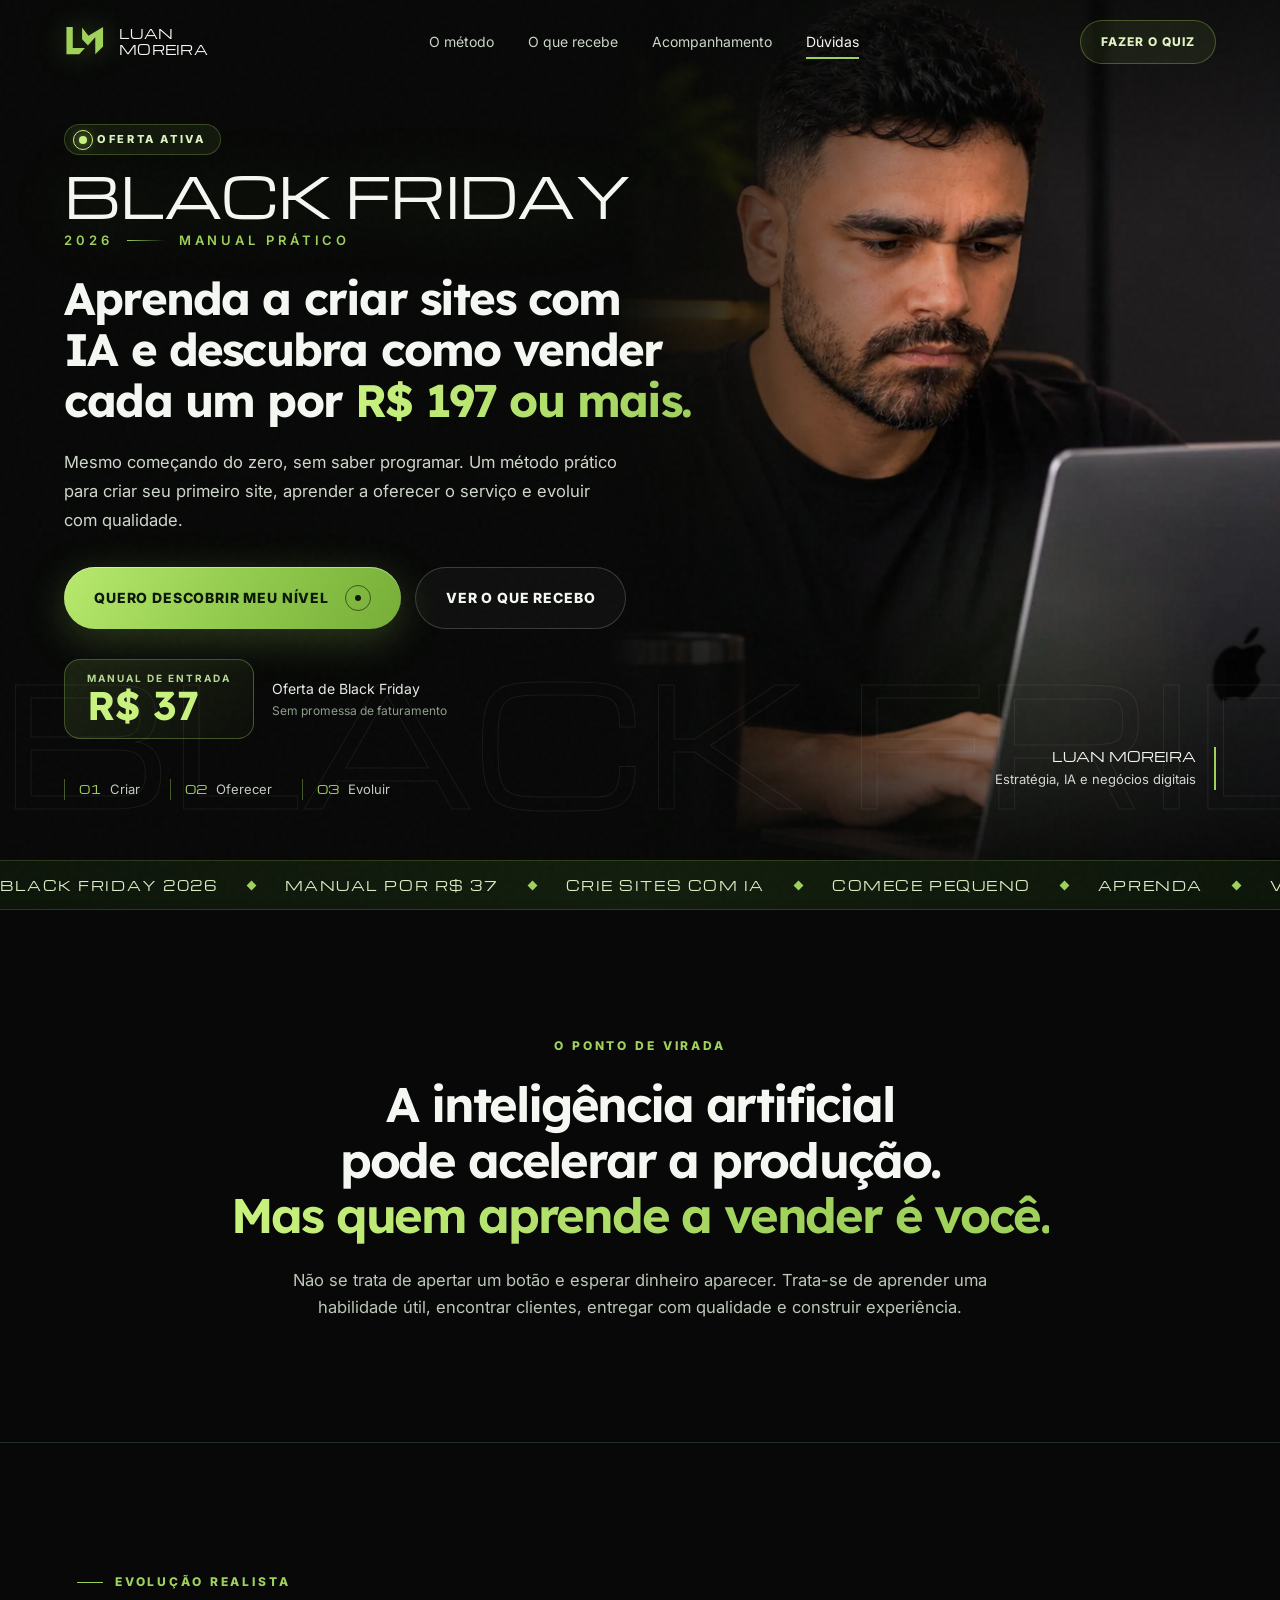
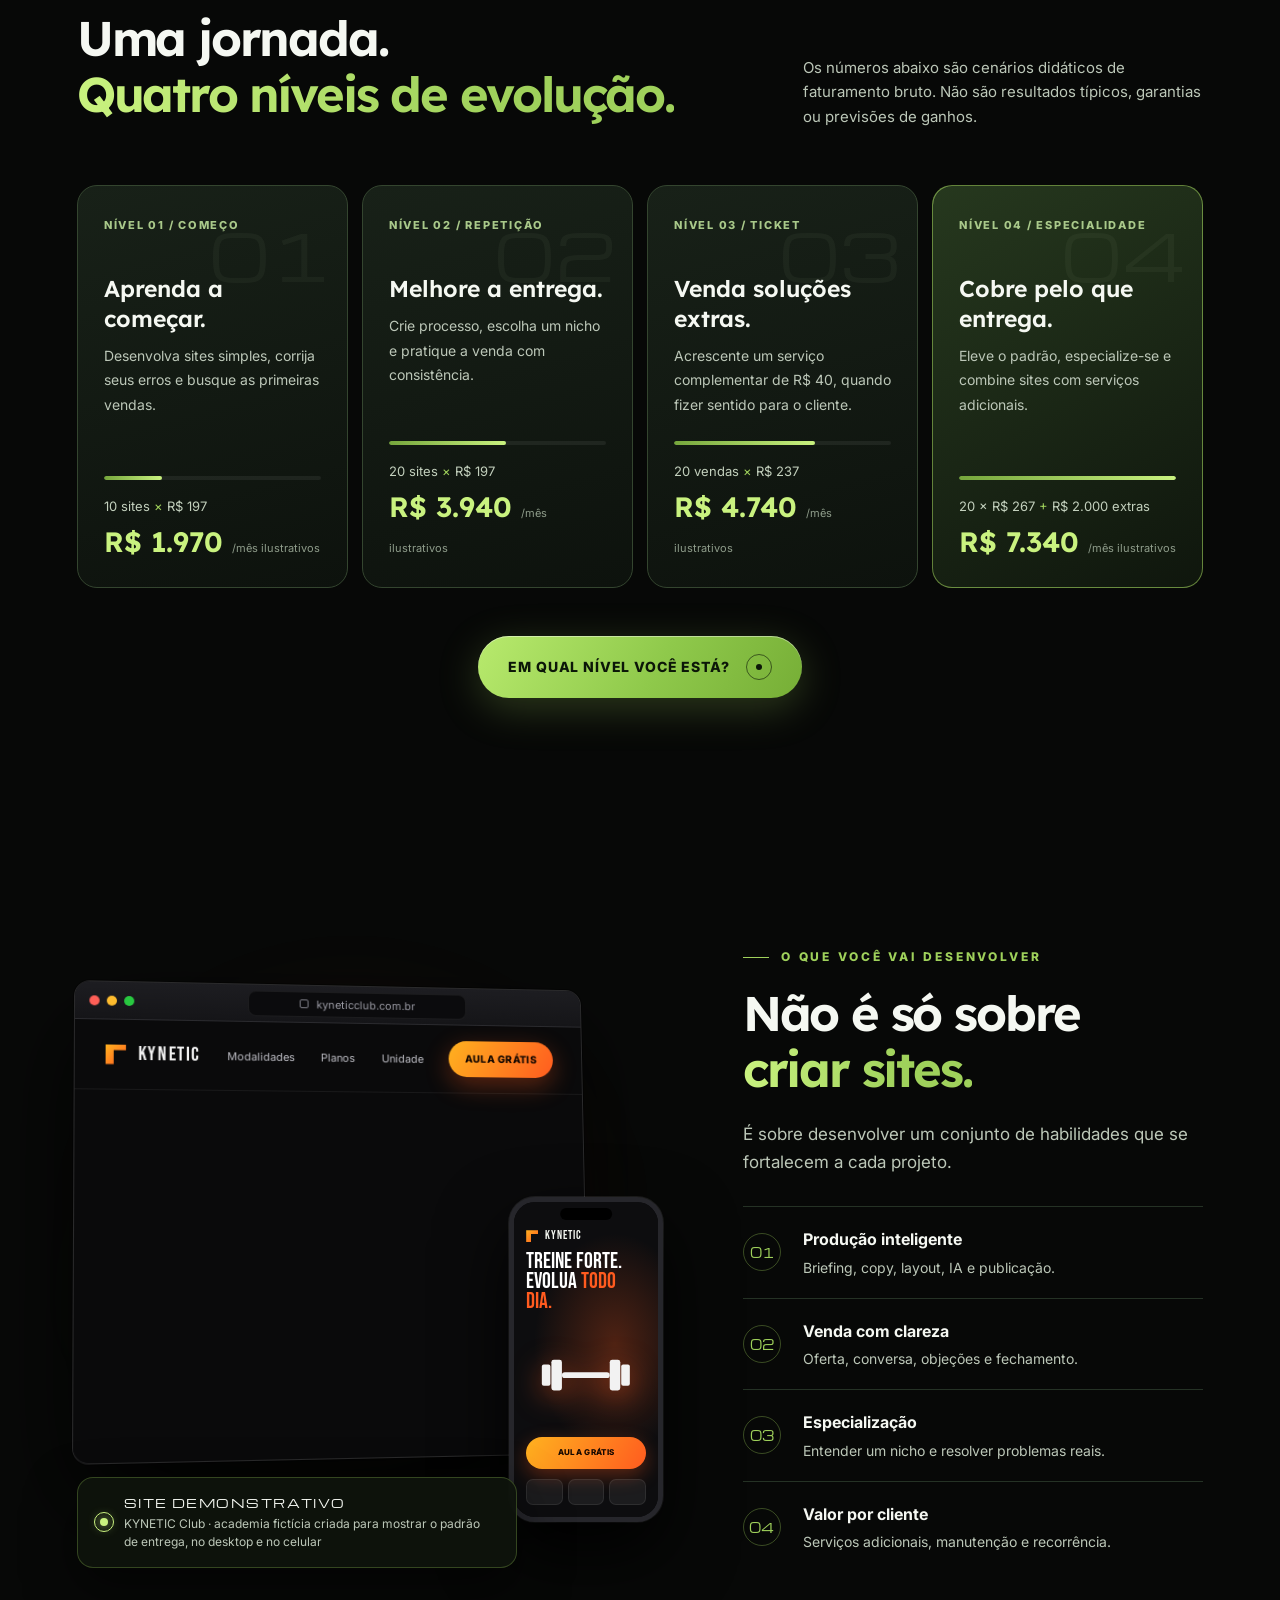
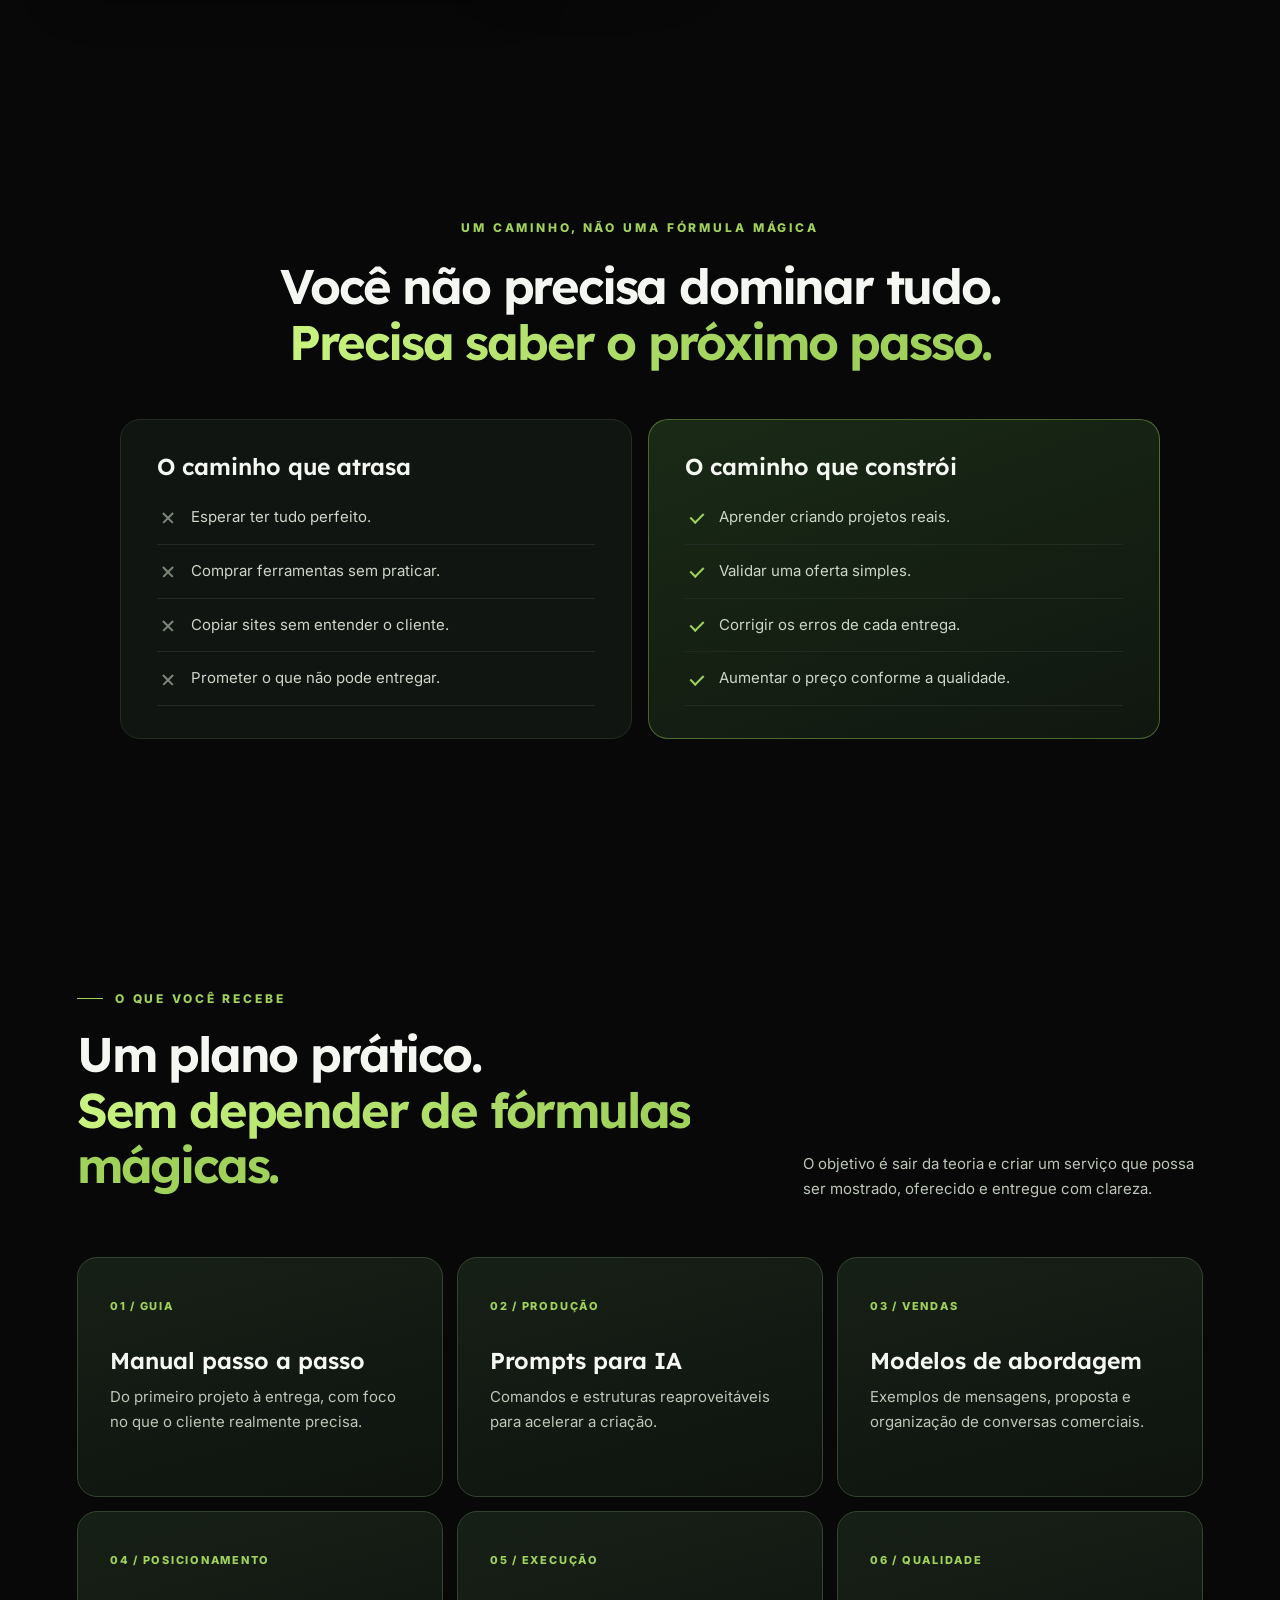
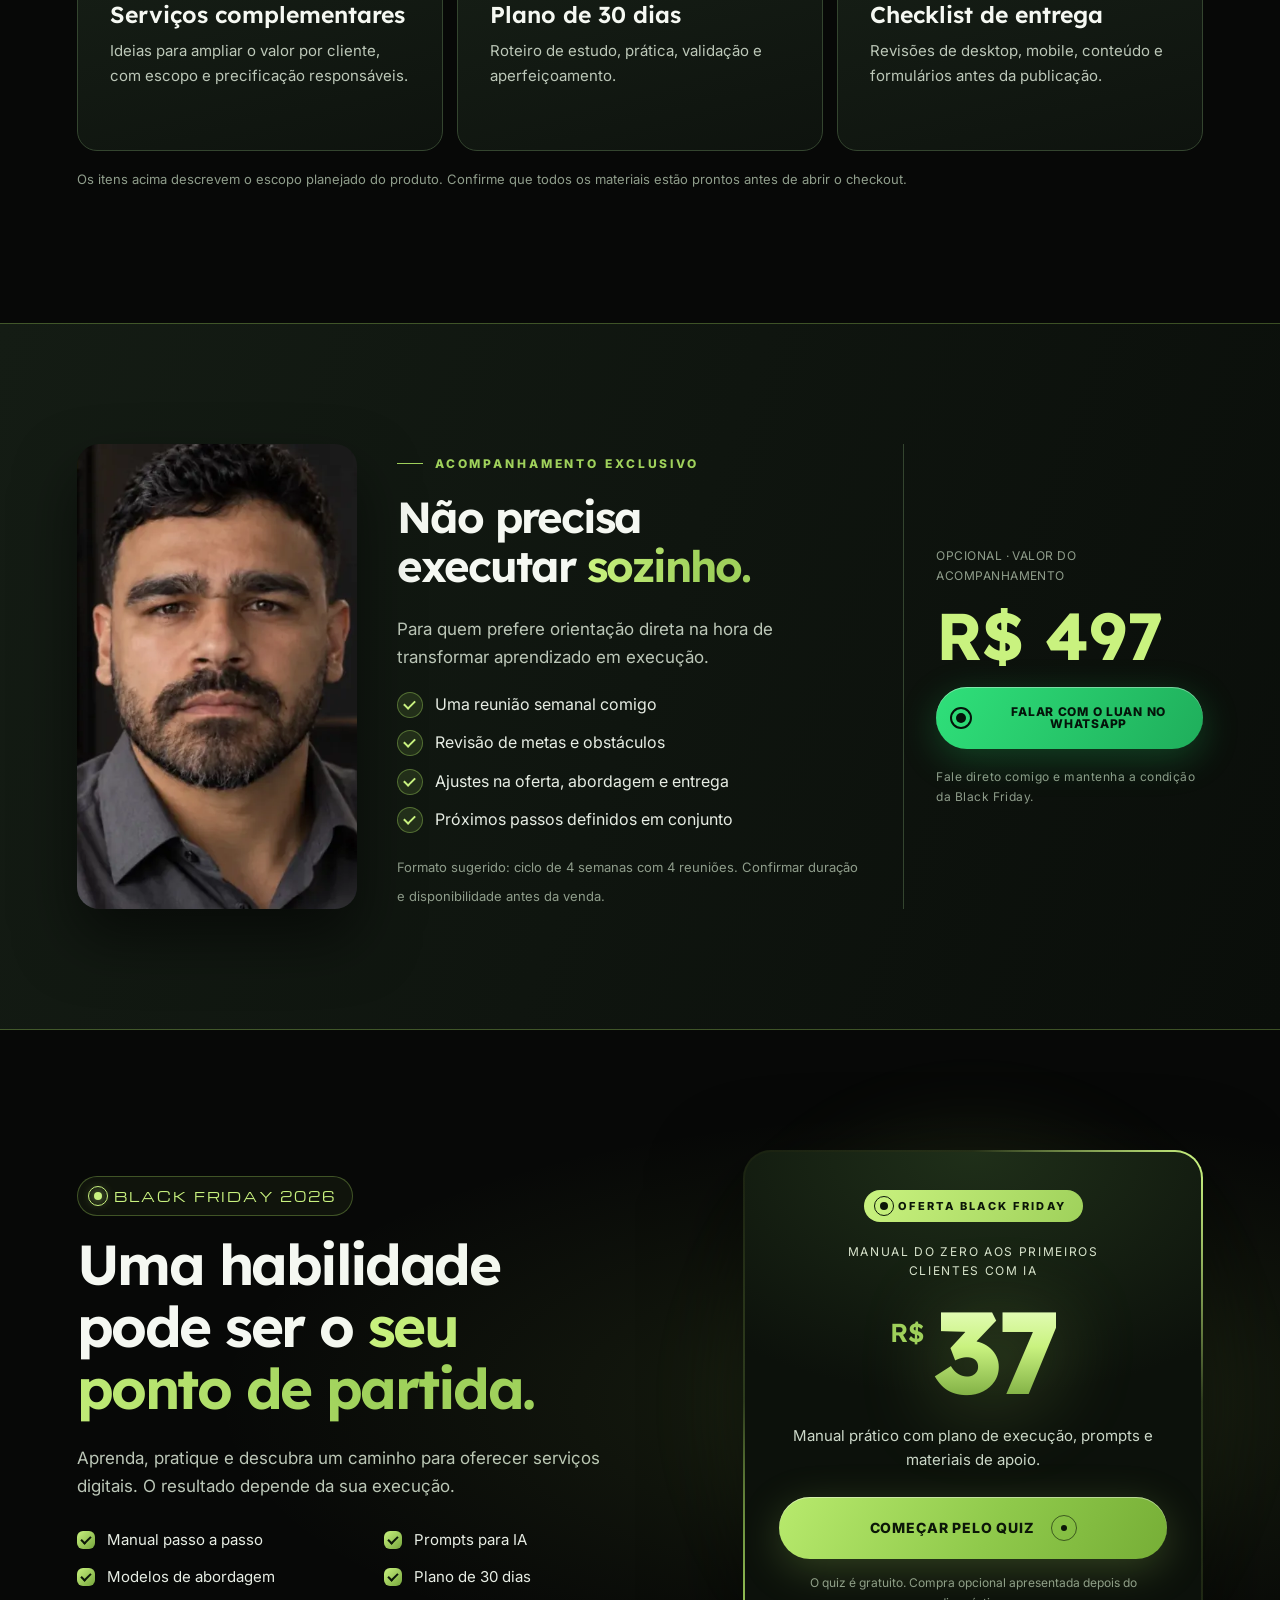
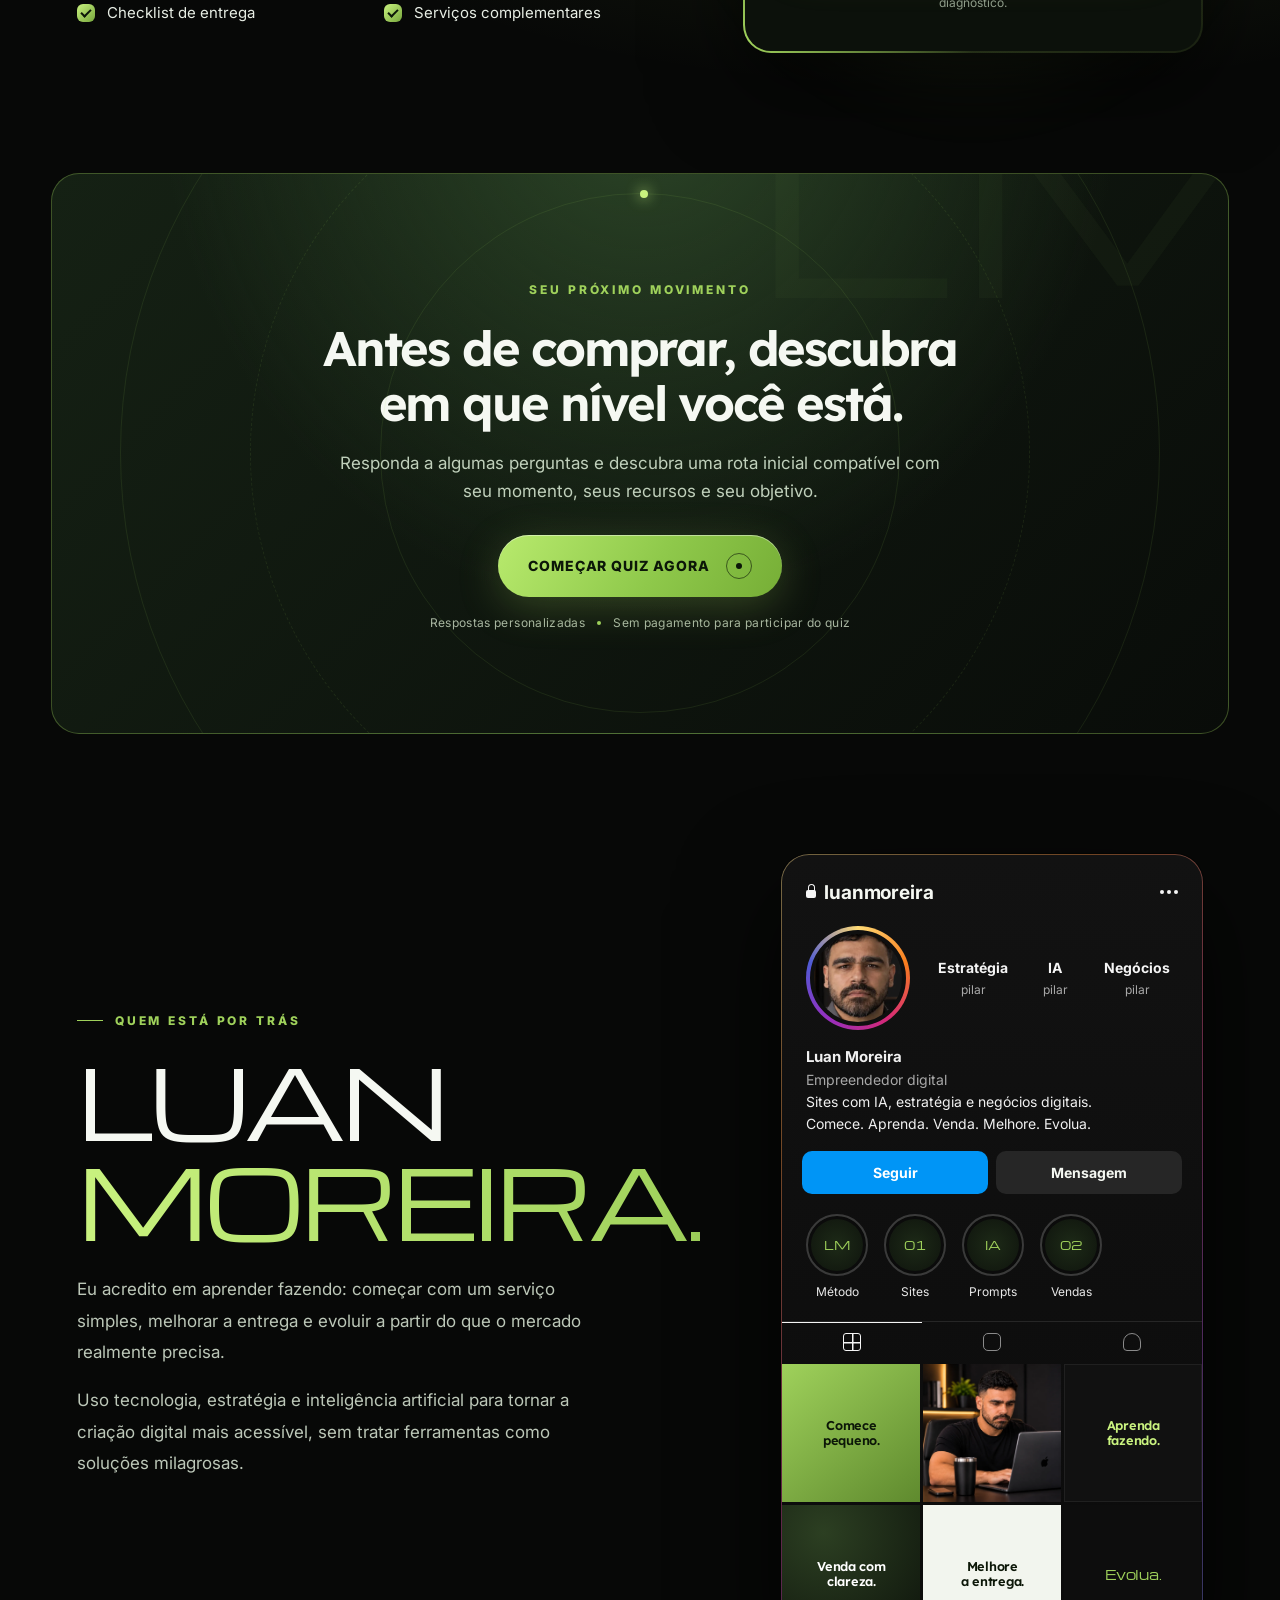
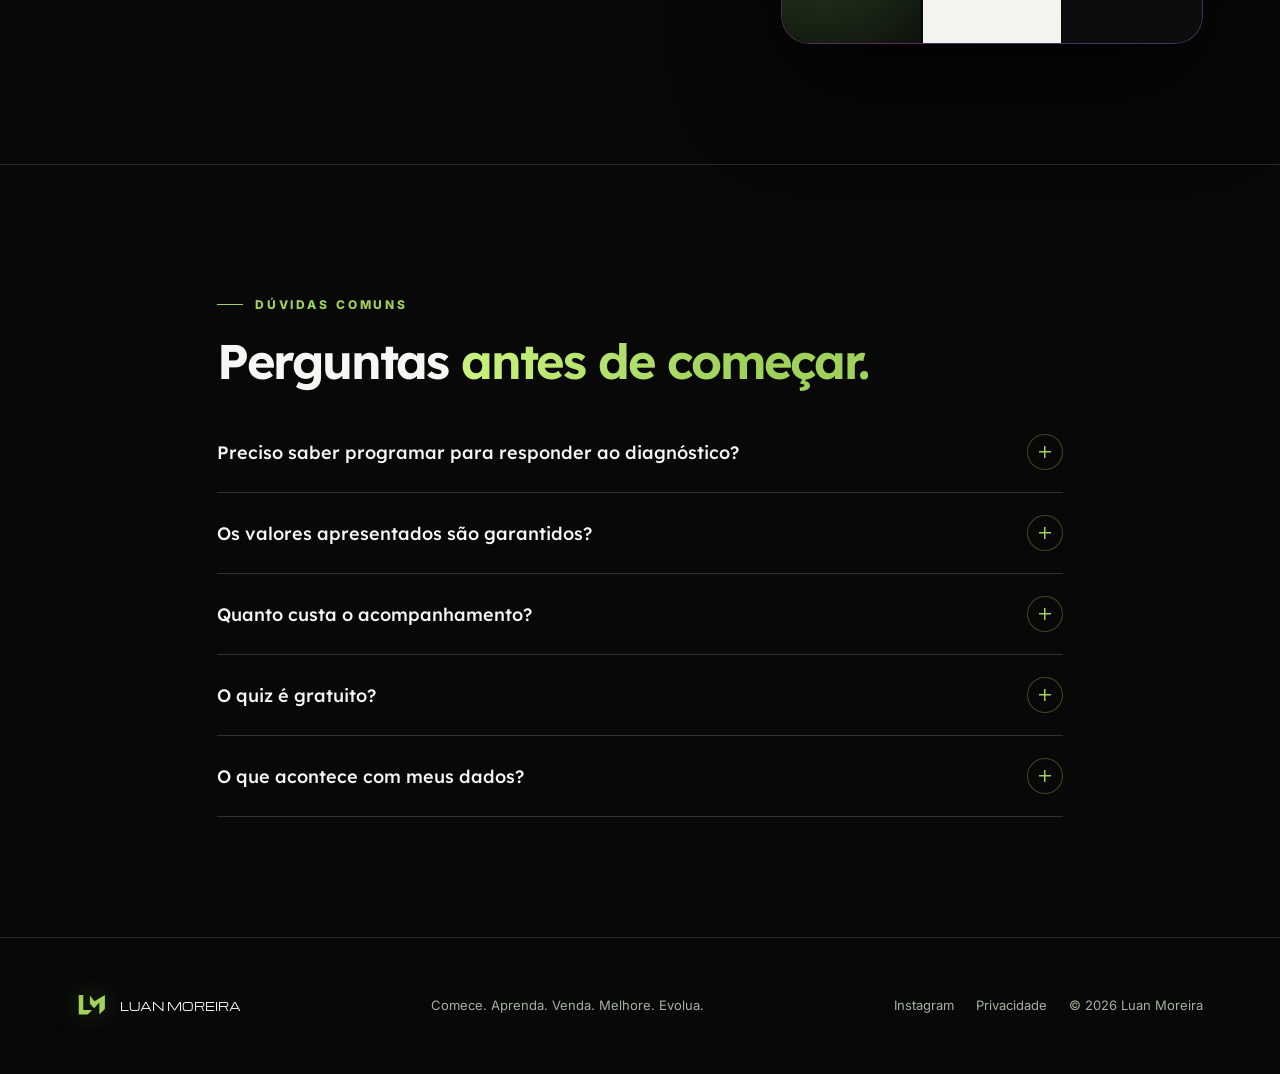
==== index.html @ c9c3c12c "Landing Black Friday com quiz por temperatura e painel de leads Co-Authored-By: Claude Opus 5.5 <nor" ====
<!doctype html>
<html lang="pt-BR">
<head>
<meta charset="utf-8">
<meta name="viewport" content="width=device-width,initial-scale=1,maximum-scale=1,minimum-scale=1,user-scalable=no,viewport-fit=cover">
<meta name="theme-color" content="#070807">
<meta name="description" content="Aprenda a criar sites com IA e a oferecer seus serviços. Manual prático Black Friday R$ 37 e acompanhamento opcional com Luan Moreira por R$ 497.">
<title>Black Friday | Manual do Zero aos Primeiros Clientes com IA — Luan Moreira</title>
<script>document.documentElement.classList.add('js')</script>
<link rel="preconnect" href="https://fonts.googleapis.com">
<link rel="preconnect" href="https://fonts.gstatic.com" crossorigin>
<link href="https://fonts.googleapis.com/css2?family=Inter:wght@400;500;600;700;800&family=Lexend:wght@300;400;500;600;700;800&family=Michroma&family=Bebas+Neue&display=swap" rel="stylesheet">
<link rel="preload" as="image" href="assets/luan-hero-2026.webp">
<link rel="stylesheet" href="styles.css">
<script defer src="script.js"></script>
</head>
<body>
<div class="scroll-progress" aria-hidden="true"><span id="scroll-bar"></span></div>
<div class="grain" aria-hidden="true"></div>

<header class="site-header" id="site-header">
  <a class="brand" href="#inicio" aria-label="Luan Moreira, início">
    <span class="lm-symbol" aria-hidden="true"><svg viewBox="0 0 86 72"><path d="M5 6V62H31L43 49H18V6Z M37 7V31L49 44L64 27V62L80 46V6L50 24Z" fill="currentColor"/></svg></span>
    <span class="brand-word">LUAN<br>MOREIRA</span>
  </a>
  <nav aria-label="Navegação principal">
    <a href="#metodo">O método</a><a href="#conteudo">O que recebe</a><a href="#acompanhamento">Acompanhamento</a><a href="#perguntas">Dúvidas</a>
  </nav>
  <button class="btn btn-small header-cta" data-open-quiz>Fazer o quiz</button>
</header>

<main>
<!-- HERO -->
<section class="hero" id="inicio">
  <div class="hero-media" aria-hidden="true">
    <div class="hero-photo protect" id="hero-photo"></div>
    <div class="hero-light"></div>
    <div class="hero-fade"></div>
  </div>
  <div class="hero-word" aria-hidden="true"><span>BLACK FRIDAY</span><span>BLACK FRIDAY</span></div>

  <div class="hero-inner">
    <div class="hero-copy">
      <div class="bf-display intro" style="--d:.05s">
        <span class="bf-chip"><span class="bf-live"></span>OFERTA ATIVA</span>
        <span class="bf-title" data-text="BLACK FRIDAY">BLACK FRIDAY</span>
        <span class="bf-year">2026 <i></i> MANUAL PRÁTICO</span>
      </div>
      <h1 class="intro" style="--d:.18s">Aprenda a criar sites com IA e descubra como vender cada um por <em>R$ 197 ou mais.</em></h1>
      <p class="lead intro" style="--d:.3s">Mesmo começando do zero, sem saber programar. Um método prático para criar seu primeiro site, aprender a oferecer o serviço e evoluir com qualidade.</p>
      <div class="hero-actions intro" style="--d:.42s">
        <button class="btn btn-primary btn-glow" data-open-quiz><span>Quero descobrir meu nível</span><i class="btn-orb"></i></button>
        <a class="btn btn-ghost" href="#conteudo"><span>Ver o que recebo</span></a>
      </div>
      <div class="hero-price intro" style="--d:.54s">
        <div class="price-pill"><small>Manual de entrada</small><strong>R$ 37</strong></div>
        <p>Oferta de Black Friday<br><span>Sem promessa de faturamento</span></p>
      </div>
      <div class="hero-metrics intro" style="--d:.66s"><span><b>01</b>Criar</span><span><b>02</b>Oferecer</span><span><b>03</b>Evoluir</span></div>
    </div>
    <div class="person-label intro" style="--d:.8s"><b>LUAN MOREIRA</b><span>Estratégia, IA e negócios digitais</span></div>
  </div>

  <div class="ticker" aria-hidden="true">
    <div class="ticker-track">
      <span>BLACK FRIDAY 2026</span><i></i><span>MANUAL POR R$ 37</span><i></i><span>CRIE SITES COM IA</span><i></i><span>COMECE PEQUENO</span><i></i><span>APRENDA</span><i></i><span>VENDA</span><i></i><span>EVOLUA</span><i></i>
      <span>BLACK FRIDAY 2026</span><i></i><span>MANUAL POR R$ 37</span><i></i><span>CRIE SITES COM IA</span><i></i><span>COMECE PEQUENO</span><i></i><span>APRENDA</span><i></i><span>VENDA</span><i></i><span>EVOLUA</span><i></i>
    </div>
  </div>
</section>

<!-- STATEMENT -->
<section class="section statement">
  <div class="section-kicker reveal">O PONTO DE VIRADA</div>
  <h2 class="reveal" style="--d:.1s">A inteligência artificial pode acelerar a produção.<br><span>Mas quem aprende a vender é você.</span></h2>
  <p class="reveal" style="--d:.2s">Não se trata de apertar um botão e esperar dinheiro aparecer. Trata-se de aprender uma habilidade útil, encontrar clientes, entregar com qualidade e construir experiência.</p>
</section>

<!-- LEVELS -->
<section class="section levels" id="jornada">
  <div class="section-top">
    <div><div class="section-kicker reveal">EVOLUÇÃO REALISTA</div><h2 class="reveal" style="--d:.1s">Uma jornada.<br><span>Quatro níveis de evolução.</span></h2></div>
    <p class="reveal" style="--d:.2s">Os números abaixo são cenários didáticos de faturamento bruto. Não são resultados típicos, garantias ou previsões de ganhos.</p>
  </div>
  <div class="levels-grid">
    <article class="level-card spot reveal" style="--d:0s"><span class="level-no">NÍVEL 01 / COMEÇO</span><div class="level-signal">01</div><h3>Aprenda a começar.</h3><p>Desenvolva sites simples, corrija seus erros e busque as primeiras vendas.</p><div class="level-bar"><span style="--w:27%"></span></div><div class="equation">10 sites <span>×</span> R$ 197</div><strong>R$ <b class="count" data-to="1970">1.970</b> <small>/mês ilustrativos</small></strong></article>
    <article class="level-card spot reveal" style="--d:.1s"><span class="level-no">NÍVEL 02 / REPETIÇÃO</span><div class="level-signal">02</div><h3>Melhore a entrega.</h3><p>Crie processo, escolha um nicho e pratique a venda com consistência.</p><div class="level-bar"><span style="--w:54%"></span></div><div class="equation">20 sites <span>×</span> R$ 197</div><strong>R$ <b class="count" data-to="3940">3.940</b> <small>/mês ilustrativos</small></strong></article>
    <article class="level-card spot reveal" style="--d:.2s"><span class="level-no">NÍVEL 03 / TICKET</span><div class="level-signal">03</div><h3>Venda soluções extras.</h3><p>Acrescente um serviço complementar de R$ 40, quando fizer sentido para o cliente.</p><div class="level-bar"><span style="--w:65%"></span></div><div class="equation">20 vendas <span>×</span> R$ 237</div><strong>R$ <b class="count" data-to="4740">4.740</b> <small>/mês ilustrativos</small></strong></article>
    <article class="level-card level-featured spot reveal" style="--d:.3s"><span class="level-no">NÍVEL 04 / ESPECIALIDADE</span><div class="level-signal">04</div><h3>Cobre pelo que entrega.</h3><p>Eleve o padrão, especialize-se e combine sites com serviços adicionais.</p><div class="level-bar"><span style="--w:100%"></span></div><div class="equation">20 × R$ 267 <span>+</span> R$ 2.000 extras</div><strong>R$ <b class="count" data-to="7340">7.340</b> <small>/mês ilustrativos</small></strong></article>
  </div>
  <div class="section-center reveal"><button class="btn btn-primary" data-open-quiz><span>Em qual nível você está?</span><i class="btn-orb"></i></button></div>
</section>

<!-- METHOD + GYM DEMO -->
<section class="section split" id="metodo">
  <div class="demo-stage reveal">
    <div class="demo-glow" aria-hidden="true"></div>
    <div class="demo-browser" aria-label="Exemplo de site de academia fictícia KYNETIC Club" role="img">
      <div class="demo-bar"><i></i><i></i><i></i><span class="demo-url"><em></em>kyneticclub.com.br</span></div>
      <div class="demo-viewport">
        <div class="demo-page" id="demo-page">
          <div class="dp-nav"><span class="dp-logo"><b></b>KYNETIC</span><span class="dp-links"><span>Modalidades</span><span>Planos</span><span>Unidade</span></span><span class="dp-btn">Aula grátis</span></div>
          <div class="dp-hero">
            <div class="dp-hero-copy">
              <span class="dp-kicker">ACADEMIA · MUSCULAÇÃO · FUNCIONAL · CROSS</span>
              <span class="dp-title">TREINE FORTE.<br>EVOLUA <em>TODO DIA.</em></span>
              <span class="dp-text">Estrutura completa, professores presentes e um plano feito para o seu objetivo.</span>
              <span class="dp-ctas"><span class="dp-btn dp-btn-lg">Agendar aula experimental</span><span class="dp-btn-out">Ver planos</span></span>
            </div>
            <div class="dp-hero-art">
              <span class="dp-ring r1"></span><span class="dp-ring r2"></span>
              <svg class="dp-db" viewBox="0 0 200 80" aria-hidden="true"><rect x="8" y="18" width="18" height="44" rx="4"/><rect x="28" y="8" width="22" height="64" rx="5"/><rect x="50" y="34" width="100" height="12" rx="6"/><rect x="150" y="8" width="22" height="64" rx="5"/><rect x="174" y="18" width="18" height="44" rx="4"/></svg>
              <span class="dp-badge"><b>2.000 m²</b>de estrutura</span>
            </div>
          </div>
          <div class="dp-stats"><span><b>06h–23h</b>de segunda a sábado</span><span><b>+40</b>aulas por semana</span><span><b>3</b>modalidades</span></div>
          <div class="dp-section-title">MODALIDADES</div>
          <div class="dp-mods">
            <span class="dp-mod"><i class="m1"></i><b>Musculação</b><small>Equipamentos de linha completa</small></span>
            <span class="dp-mod"><i class="m2"></i><b>Funcional</b><small>Treinos dinâmicos em grupo</small></span>
            <span class="dp-mod"><i class="m3"></i><b>Cross</b><small>Força e condicionamento</small></span>
          </div>
          <div class="dp-section-title">PLANOS</div>
          <div class="dp-plans">
            <span class="dp-plan"><small>MENSAL</small><b>R$ 129</b><em>por mês</em><span class="dp-plan-btn">Assinar</span></span>
            <span class="dp-plan hot"><span class="dp-tag">MAIS ESCOLHIDO</span><small>ANUAL</small><b>R$ 89</b><em>por mês</em><span class="dp-plan-btn">Assinar</span></span>
            <span class="dp-plan"><small>TRIMESTRAL</small><b>R$ 109</b><em>por mês</em><span class="dp-plan-btn">Assinar</span></span>
          </div>
          <div class="dp-cta"><span class="dp-cta-title">SUA PRIMEIRA AULA<br>É POR NOSSA CONTA.</span><span class="dp-btn dp-btn-lg dp-wa"><i></i>Chamar no WhatsApp</span></div>
          <div class="dp-foot"><span class="dp-logo"><b></b>KYNETIC</span><span>Av. Central, 1200 · Centro</span></div>
        </div>
      </div>
    </div>
    <div class="demo-phone" aria-hidden="true">
      <div class="dph-notch"></div>
      <div class="dph-screen">
        <span class="dp-logo"><b></b>KYNETIC</span>
        <span class="dph-title">TREINE FORTE.<br>EVOLUA <em>TODO DIA.</em></span>
        <span class="dph-art"><svg class="dp-db" viewBox="0 0 200 80"><rect x="8" y="18" width="18" height="44" rx="4"/><rect x="28" y="8" width="22" height="64" rx="5"/><rect x="50" y="34" width="100" height="12" rx="6"/><rect x="150" y="8" width="22" height="64" rx="5"/><rect x="174" y="18" width="18" height="44" rx="4"/></svg></span>
        <span class="dp-btn dph-btn">Aula grátis</span>
        <span class="dph-row"><i></i><i></i><i></i></span>
      </div>
    </div>
    <div class="demo-caption">
      <span class="dc-pulse"></span>
      <div><b>SITE DEMONSTRATIVO</b><small>KYNETIC Club · academia fictícia criada para mostrar o padrão de entrega, no desktop e no celular</small></div>
    </div>
  </div>

  <div class="split-copy">
    <div class="section-kicker reveal">O QUE VOCÊ VAI DESENVOLVER</div>
    <h2 class="reveal" style="--d:.1s">Não é só sobre <span>criar sites.</span></h2>
    <p class="reveal" style="--d:.15s">É sobre desenvolver um conjunto de habilidades que se fortalecem a cada projeto.</p>
    <div class="step-list">
      <div class="reveal" style="--d:.2s"><span>01</span><p><b>Produção inteligente</b><small>Briefing, copy, layout, IA e publicação.</small></p></div>
      <div class="reveal" style="--d:.28s"><span>02</span><p><b>Venda com clareza</b><small>Oferta, conversa, objeções e fechamento.</small></p></div>
      <div class="reveal" style="--d:.36s"><span>03</span><p><b>Especialização</b><small>Entender um nicho e resolver problemas reais.</small></p></div>
      <div class="reveal" style="--d:.44s"><span>04</span><p><b>Valor por cliente</b><small>Serviços adicionais, manutenção e recorrência.</small></p></div>
    </div>
  </div>
</section>

<!-- COMPARE -->
<section class="section compare">
  <div class="section-kicker reveal">UM CAMINHO, NÃO UMA FÓRMULA MÁGICA</div>
  <h2 class="reveal" style="--d:.1s">Você não precisa dominar tudo.<br><span>Precisa saber o próximo passo.</span></h2>
  <div class="compare-grid">
    <div class="compare-panel muted reveal" style="--d:.1s"><h3>O caminho que atrasa</h3><p>Esperar ter tudo perfeito.</p><p>Comprar ferramentas sem praticar.</p><p>Copiar sites sem entender o cliente.</p><p>Prometer o que não pode entregar.</p></div>
    <div class="compare-panel positive reveal" style="--d:.2s"><h3>O caminho que constrói</h3><p>Aprender criando projetos reais.</p><p>Validar uma oferta simples.</p><p>Corrigir os erros de cada entrega.</p><p>Aumentar o preço conforme a qualidade.</p></div>
  </div>
</section>

<!-- PRODUCT -->
<section class="section product-section" id="conteudo">
  <div class="section-top">
    <div><div class="section-kicker reveal">O QUE VOCÊ RECEBE</div><h2 class="reveal" style="--d:.1s">Um plano prático.<br><span>Sem depender de fórmulas mágicas.</span></h2></div>
    <p class="reveal" style="--d:.2s">O objetivo é sair da teoria e criar um serviço que possa ser mostrado, oferecido e entregue com clareza.</p>
  </div>
  <div class="benefits-grid">
    <article class="spot reveal" style="--d:0s"><span>01 / GUIA</span><h3>Manual passo a passo</h3><p>Do primeiro projeto à entrega, com foco no que o cliente realmente precisa.</p></article>
    <article class="spot reveal" style="--d:.08s"><span>02 / PRODUÇÃO</span><h3>Prompts para IA</h3><p>Comandos e estruturas reaproveitáveis para acelerar a criação.</p></article>
    <article class="spot reveal" style="--d:.16s"><span>03 / VENDAS</span><h3>Modelos de abordagem</h3><p>Exemplos de mensagens, proposta e organização de conversas comerciais.</p></article>
    <article class="spot reveal" style="--d:.24s"><span>04 / POSICIONAMENTO</span><h3>Serviços complementares</h3><p>Ideias para ampliar o valor por cliente, com escopo e precificação responsáveis.</p></article>
    <article class="spot reveal" style="--d:.32s"><span>05 / EXECUÇÃO</span><h3>Plano de 30 dias</h3><p>Roteiro de estudo, prática, validação e aperfeiçoamento.</p></article>
    <article class="spot reveal" style="--d:.4s"><span>06 / QUALIDADE</span><h3>Checklist de entrega</h3><p>Revisões de desktop, mobile, conteúdo e formulários antes da publicação.</p></article>
  </div>
  <p class="availability-note reveal">Os itens acima descrevem o escopo planejado do produto. Confirme que todos os materiais estão prontos antes de abrir o checkout.</p>
</section>

<!-- MENTOR -->
<section class="section mentor-section" id="acompanhamento">
  <div class="mentor-photo protect reveal" role="img" aria-label="Luan Moreira"></div>
  <div class="mentor-copy">
    <div class="section-kicker reveal">ACOMPANHAMENTO EXCLUSIVO</div>
    <h2 class="reveal" style="--d:.1s">Não precisa executar <span>sozinho.</span></h2>
    <p class="reveal" style="--d:.15s">Para quem prefere orientação direta na hora de transformar aprendizado em execução.</p>
    <ul class="checks">
      <li class="reveal" style="--d:.2s">Uma reunião semanal comigo</li>
      <li class="reveal" style="--d:.26s">Revisão de metas e obstáculos</li>
      <li class="reveal" style="--d:.32s">Ajustes na oferta, abordagem e entrega</li>
      <li class="reveal" style="--d:.38s">Próximos passos definidos em conjunto</li>
    </ul>
    <span class="mentor-footnote reveal">Formato sugerido: ciclo de 4 semanas com 4 reuniões. Confirmar duração e disponibilidade antes da venda.</span>
  </div>
  <div class="mentor-price reveal" style="--d:.2s">
    <small>OPCIONAL · VALOR DO ACOMPANHAMENTO</small>
    <strong>R$ 497</strong>
    <button class="btn btn-wa" id="mentor-cta"><i class="wa-dot"></i><span>Falar com o Luan no WhatsApp</span></button>
    <small>Fale direto comigo e mantenha a condição da Black Friday.</small>
  </div>
</section>

<!-- OFFER -->
<section class="section offer-section" id="oferta">
  <div class="offer-copy">
    <div class="bf-mini reveal"><span class="bf-live"></span>BLACK FRIDAY 2026</div>
    <h2 class="reveal" style="--d:.1s">Uma habilidade pode ser o <span>seu ponto de partida.</span></h2>
    <p class="reveal" style="--d:.2s">Aprenda, pratique e descubra um caminho para oferecer serviços digitais. O resultado depende da sua execução.</p>
    <ul class="offer-includes">
      <li class="reveal" style="--d:.25s">Manual passo a passo</li>
      <li class="reveal" style="--d:.3s">Prompts para IA</li>
      <li class="reveal" style="--d:.35s">Modelos de abordagem</li>
      <li class="reveal" style="--d:.4s">Plano de 30 dias</li>
      <li class="reveal" style="--d:.45s">Checklist de entrega</li>
      <li class="reveal" style="--d:.5s">Serviços complementares</li>
    </ul>
  </div>
  <div class="offer-wrap reveal" style="--d:.15s">
    <div class="offer-halo" aria-hidden="true"></div>
    <div class="offer-card">
      <div class="offer-inner">
        <div class="offer-ribbon"><span class="bf-live"></span>OFERTA BLACK FRIDAY</div>
        <span class="offer-badge">MANUAL DO ZERO AOS PRIMEIROS CLIENTES COM IA</span>
        <div class="offer-price"><span class="offer-cur">R$</span><strong>37</strong></div>
        <p>Manual prático com plano de execução, prompts e materiais de apoio.</p>
        <button class="btn btn-primary btn-glow btn-block" data-open-quiz><span>Começar pelo quiz</span><i class="btn-orb"></i></button>
        <small>O quiz é gratuito. Compra opcional apresentada depois do diagnóstico.</small>
      </div>
    </div>
  </div>
</section>

<!-- QUIZ BANNER -->
<section class="section quiz-banner reveal">
  <div class="qb-orbit" aria-hidden="true"><span></span><span></span><span></span></div>
  <div class="quiz-banner-art" aria-hidden="true">LM</div>
  <div class="section-kicker">SEU PRÓXIMO MOVIMENTO</div>
  <h2>Antes de comprar, descubra em que nível você está.</h2>
  <p>Responda a algumas perguntas e descubra uma rota inicial compatível com seu momento, seus recursos e seu objetivo.</p>
  <button class="btn btn-primary btn-glow" data-open-quiz><span>Começar quiz agora</span><i class="btn-orb"></i></button>
  <div class="micro">Respostas personalizadas <i class="sep"></i> Sem pagamento para participar do quiz</div>
</section>

<!-- ABOUT / INSTAGRAM -->
<section class="section about">
  <div class="about-copy">
    <div class="section-kicker reveal">QUEM ESTÁ POR TRÁS</div>
    <h2 class="reveal" style="--d:.1s">LUAN<br><span>MOREIRA.</span></h2>
    <p class="reveal" style="--d:.2s">Eu acredito em aprender fazendo: começar com um serviço simples, melhorar a entrega e evoluir a partir do que o mercado realmente precisa.</p>
    <p class="reveal" style="--d:.28s">Uso tecnologia, estratégia e inteligência artificial para tornar a criação digital mais acessível, sem tratar ferramentas como soluções milagrosas.</p>
  </div>

  <div class="ig-card reveal" style="--d:.15s">
    <div class="ig-top">
      <span class="ig-lock"></span><span class="ig-handle">luanmoreira</span>
      <span class="ig-more" aria-hidden="true"><i></i><i></i><i></i></span>
    </div>
    <div class="ig-profile">
      <div class="ig-ring"><div class="ig-avatar protect" role="img" aria-label="Foto de perfil de Luan Moreira"></div></div>
      <div class="ig-pillars"><span><b>Estratégia</b>pilar</span><span><b>IA</b>pilar</span><span><b>Negócios</b>pilar</span></div>
    </div>
    <div class="ig-bio">
      <b>Luan Moreira</b>
      <span class="ig-cat">Empreendedor digital</span>
      <span>Sites com IA, estratégia e negócios digitais.</span>
      <span>Comece. Aprenda. Venda. Melhore. Evolua.</span>
    </div>
    <div class="ig-actions">
      <a class="ig-btn ig-follow" href="https://www.instagram.com/luanmoreira/" target="_blank" rel="noopener noreferrer">Seguir</a>
      <a class="ig-btn" href="https://ig.me/m/luanmoreira" target="_blank" rel="noopener noreferrer">Mensagem</a>
    </div>
    <div class="ig-highlights">
      <span><i>LM</i>Método</span><span><i>01</i>Sites</span><span><i>IA</i>Prompts</span><span><i>02</i>Vendas</span>
    </div>
    <div class="ig-tabs" aria-hidden="true"><span class="on"></span><span></span><span></span></div>
    <div class="ig-grid">
      <span class="t1"><b>Comece<br>pequeno.</b></span>
      <span class="t2 protect"></span>
      <span class="t3"><b>Aprenda<br>fazendo.</b></span>
      <span class="t4"><b>Venda com<br>clareza.</b></span>
      <span class="t5"><b>Melhore<br>a entrega.</b></span>
      <span class="t6"><b>Evolua.</b></span>
    </div>
  </div>
</section>

<!-- FAQ -->
<section class="section faq" id="perguntas">
  <div class="section-kicker reveal">DÚVIDAS COMUNS</div>
  <h2 class="reveal" style="--d:.1s">Perguntas <span>antes de começar.</span></h2>
  <details class="reveal"><summary>Preciso saber programar para responder ao diagnóstico?</summary><p>Não. O diagnóstico identifica seu nível atual e propõe um ponto de partida. Desenvolver sites profissionais depois exige estudo, testes e atenção à qualidade.</p></details>
  <details class="reveal"><summary>Os valores apresentados são garantidos?</summary><p>Não. São simulações de faturamento bruto para ensinar raciocínio comercial. A demanda, o tempo de execução, os custos e o lucro variam de pessoa para pessoa.</p></details>
  <details class="reveal"><summary>Quanto custa o acompanhamento?</summary><p>O acompanhamento individual é uma oferta opcional por R$ 497, com proposta de uma reunião por semana. O ciclo, os horários e o escopo devem ser confirmados antes da contratação.</p></details>
  <details class="reveal"><summary>O quiz é gratuito?</summary><p>Sim. As perguntas e a recomendação inicial são gratuitas. Ao final, você poderá conhecer o manual por R$ 37 e, se desejar, o acompanhamento de R$ 497.</p></details>
  <details class="reveal"><summary>O que acontece com meus dados?</summary><p>Pedimos apenas nome, e-mail e WhatsApp, com a sua autorização, para enviar seu diagnóstico e falar sobre a oferta. Os dados ficam armazenados com segurança e não são compartilhados com terceiros.</p></details>
</section>
</main>

<footer>
  <div class="footer-brand"><span class="lm-symbol"><svg viewBox="0 0 86 72"><path d="M5 6V62H31L43 49H18V6Z M37 7V31L49 44L64 27V62L80 46V6L50 24Z" fill="currentColor"/></svg></span><span>LUAN MOREIRA</span></div>
  <p>Comece. Aprenda. Venda. Melhore. Evolua.</p>
  <div class="footer-links"><a href="https://www.instagram.com/luanmoreira/" target="_blank" rel="noopener noreferrer">Instagram</a><button id="privacy-open">Privacidade</button><span>© <span id="year"></span> Luan Moreira</span></div>
</footer>

<div class="mobile-cta" id="mobile-cta">
  <div><small>BLACK FRIDAY</small><b>Manual R$ 37</b></div>
  <button class="btn btn-primary" data-open-quiz><span>Fazer o quiz</span></button>
</div>

<div class="overlay" id="quiz-overlay" aria-hidden="true"><div class="quiz-shell" role="dialog" aria-modal="true" aria-labelledby="quiz-heading"><header class="quiz-top"><div class="quiz-identity"><span class="mini-lm">LM</span><span>DIAGNÓSTICO DE EVOLUÇÃO</span></div><button type="button" class="close" id="quiz-close" aria-label="Fechar diagnóstico"></button></header><div class="quiz-progress"><div id="progress-fill"></div></div><div class="quiz-body" id="quiz-body" aria-live="polite"></div><div class="quiz-bottom"><button type="button" class="back" id="quiz-back">Voltar</button><span id="quiz-counter">01 / 08</span></div></div></div>
<div class="overlay" id="privacy-overlay" aria-hidden="true"><div class="privacy-modal" role="dialog" aria-modal="true" aria-labelledby="privacy-heading"><button class="close privacy-close" id="privacy-close" aria-label="Fechar"></button><h2 id="privacy-heading">Privacidade e dados</h2><p>Este diagnóstico solicita respostas sobre sua experiência, seus objetivos e, opcionalmente, informações de contato. Nome, e-mail e telefone são solicitados na etapa final para envio do plano e eventual contato sobre a oferta, mediante consentimento expresso.</p><p>Responsável pelos dados: Luan Moreira. Os cadastros ficam armazenados em banco de dados protegido e são usados somente para envio do diagnóstico e contato comercial relacionado a esta oferta. Não vendemos nem compartilhamos seus dados.</p><p>Para pedir acesso, correção ou exclusão dos seus dados, fale pelo WhatsApp (22) 99825-0466.</p><button class="btn btn-primary" id="privacy-ok"><span>Entendi</span></button></div></div>
</body>
</html>
---- styles.css ----
@property --ang{syntax:'<angle>';inherits:false;initial-value:0deg}
:root{
  --bg:#070807;--bg2:#0b0e0b;--surface:#111611;--surface2:#171e17;--line:#232d23;--line2:#34452f;
  --green:#9fd15b;--green2:#76a63c;--lime:#c9f27f;--deep:#0f1a0b;
  --white:#f5f8f2;--text:#e7ede4;--muted:#bcc7b8;--dim:#8f9d8b;
  --gym:#ff5b1f;--gym2:#ffb21f;
  --ease:cubic-bezier(.2,.75,.15,1);
  --hdr:84px;
}
*{box-sizing:border-box}
html{overflow-x:clip;scroll-behavior:smooth;touch-action:pan-x pan-y;-webkit-text-size-adjust:100%;text-size-adjust:100%;background:var(--bg)}
body{margin:0;background:var(--bg);color:var(--white);font:17px/1.65 Inter,system-ui,sans-serif;overflow-x:hidden;-webkit-tap-highlight-color:transparent;touch-action:pan-x pan-y}
button,input,textarea,select{font:inherit}
button{cursor:pointer}
a{color:inherit;text-decoration:none}
img{-webkit-user-drag:none;user-select:none}
::selection{background:var(--green);color:#071005}

/* proteção de imagens */
.protect{-webkit-user-select:none;user-select:none;-webkit-touch-callout:none;position:relative}
.protect::after{content:"";position:absolute;inset:0;background:transparent;z-index:1}

.grain{position:fixed;inset:0;opacity:.09;pointer-events:none;z-index:60;background-image:url("data:image/svg+xml,%3Csvg viewBox='0 0 180 180' xmlns='http://www.w3.org/2000/svg'%3E%3Cfilter id='n'%3E%3CfeTurbulence type='fractalNoise' baseFrequency='.9' numOctaves='3' stitchTiles='stitch'/%3E%3C/filter%3E%3Crect width='100%25' height='100%25' filter='url(%23n)' opacity='.25'/%3E%3C/svg%3E")}
.scroll-progress{position:fixed;top:0;left:0;right:0;height:3px;z-index:120;pointer-events:none}
.scroll-progress span{display:block;height:100%;width:100%;transform-origin:0 50%;transform:scaleX(0);background:linear-gradient(90deg,var(--green2),var(--lime));box-shadow:0 0 14px #b6e36a}

/* HEADER */
.site-header{position:fixed;top:0;left:0;right:0;height:var(--hdr);padding:0 clamp(20px,5vw,90px);display:flex;align-items:center;justify-content:space-between;z-index:90;transition:height .4s var(--ease),background .4s,border-color .4s,backdrop-filter .4s;border-bottom:1px solid transparent}
.site-header.scrolled{height:68px;background:#070807d9;backdrop-filter:blur(18px) saturate(1.3);-webkit-backdrop-filter:blur(18px) saturate(1.3);border-color:#ffffff12}
.brand,.footer-brand{display:flex;align-items:center;gap:13px}
.lm-symbol{color:var(--green);width:42px;display:flex;filter:drop-shadow(0 0 14px #9fd15b55)}
.lm-symbol svg{width:100%;height:auto}
.brand-word{font:13px/1.18 Michroma,sans-serif;letter-spacing:.02em}
.site-header nav{display:flex;gap:34px;font-size:14px;color:#cbd5c7}
.site-header nav a{position:relative;padding:6px 0;transition:color .25s}
.site-header nav a::after{content:"";position:absolute;left:0;right:0;bottom:0;height:2px;background:var(--green);transform:scaleX(0);transform-origin:right;transition:transform .4s var(--ease)}
.site-header nav a:hover,.site-header nav a.active{color:var(--white)}
.site-header nav a:hover::after,.site-header nav a.active::after{transform:scaleX(1);transform-origin:left}

/* BUTTONS */
.btn{position:relative;isolation:isolate;overflow:hidden;border:0;display:inline-flex;align-items:center;justify-content:center;gap:16px;min-height:62px;padding:17px 30px;border-radius:999px;font:800 14px/1 Inter,sans-serif;letter-spacing:.06em;text-transform:uppercase;transition:transform .35s var(--ease),box-shadow .35s,background .35s,color .35s,border-color .35s;-webkit-user-select:none;user-select:none}
.btn span{position:relative;z-index:2}
.btn:active{transform:scale(.97)}
.btn:focus-visible,.option:focus-visible,.close:focus-visible{outline:3px solid #78b0e0;outline-offset:3px}
.btn-primary{background:linear-gradient(120deg,#b8ea6d,#8fc94b 55%,#76ae36);color:#0c1708;box-shadow:0 10px 40px #9fd15b40,inset 0 1px 0 #ffffff70}
.btn-primary::before{content:"";position:absolute;inset:0;z-index:1;background:linear-gradient(105deg,transparent 35%,#ffffffa0 50%,transparent 65%);transform:translateX(-120%);animation:shine 4.2s var(--ease) infinite}
.btn-primary:hover{transform:translateY(-3px);box-shadow:0 18px 60px #9fd15b70,inset 0 1px 0 #ffffff80}
.btn-orb{position:relative;z-index:2;width:26px;height:26px;border-radius:50%;border:1.5px solid #0c170899;display:grid;place-items:center;transition:transform .4s var(--ease),background .3s;flex-shrink:0}
.btn-orb::after{content:"";width:6px;height:6px;border-radius:50%;background:#0c1708;transition:transform .4s var(--ease)}
.btn:hover .btn-orb{background:#0c1708;transform:scale(1.08)}
.btn:hover .btn-orb::after{background:var(--lime);transform:scale(1.4)}
.btn-glow{animation:glowPulse 2.8s ease-in-out infinite}
.btn-ghost{background:#ffffff08;border:1px solid #ffffff2e;color:var(--white);backdrop-filter:blur(8px);-webkit-backdrop-filter:blur(8px)}
.btn-ghost::after{content:"";position:absolute;inset:0;border-radius:inherit;background:var(--green);transform:translateY(101%);transition:transform .45s var(--ease);z-index:1}
.btn-ghost:hover{color:#0c1708;border-color:var(--green)}
.btn-ghost:hover::after{transform:none}
.btn-outline{background:transparent;border:1px solid #6d8e4b;color:#d4ecb3}
.btn-outline:hover{background:#9fd15b18;border-color:var(--green)}
.btn-small{min-height:44px;padding:12px 20px;font-size:12px;background:#9fd15b14;color:#dff3c3;border:1px solid #9fd15b55;letter-spacing:.08em}
.btn-small:hover{background:var(--green);color:#0c1708;transform:translateY(-2px)}
.btn-block{width:100%}
.btn[disabled]{opacity:.5;cursor:not-allowed;transform:none}

/* INTRO / REVEAL */
.js .intro{opacity:0;transform:translateY(26px);filter:blur(6px);animation:introIn 1s var(--ease) forwards;animation-delay:calc(var(--d,0s) + .15s)}
.js .reveal{opacity:0;transform:translateY(38px);filter:blur(4px);transition:opacity .9s var(--ease),transform .9s var(--ease),filter .9s var(--ease);transition-delay:var(--d,0s)}
.js .reveal.in{opacity:1;transform:none;filter:none}

/* HERO */
.hero{position:relative;min-height:max(100svh,760px);display:flex;flex-direction:column;overflow:hidden;background:var(--bg)}
.hero-media{position:absolute;top:0;right:0;bottom:0;width:64%;z-index:0;overflow:hidden}
.hero-photo{position:absolute;inset:-4% 0 -4% 0;background:url('assets/luan-hero-2026.webp') 58% 22%/cover no-repeat;transform:scale(1.12);animation:kenburns 2.6s var(--ease) forwards;will-change:transform}
.hero-light{position:absolute;inset:0;background:radial-gradient(40% 45% at 22% 32%,#ffb04526,transparent 70%),radial-gradient(35% 40% at 70% 80%,#9fd15b1c,transparent 70%);mix-blend-mode:screen;animation:breathe 7s ease-in-out infinite}
.hero-fade{position:absolute;inset:0;background:linear-gradient(90deg,var(--bg) 0%,var(--bg) 18%,#070807d9 30%,#07080780 44%,#07080700 64%),linear-gradient(0deg,var(--bg) 0%,#07080700 34%),linear-gradient(180deg,#070807b0 0%,#07080700 22%)}
.hero-word{position:absolute;left:0;bottom:92px;white-space:nowrap;display:flex;gap:60px;z-index:1;pointer-events:none;animation:drift 38s linear infinite}
.hero-word span{font:400 clamp(90px,13vw,220px)/1 Michroma,sans-serif;color:transparent;-webkit-text-stroke:1px #ffffff12;letter-spacing:-.02em}
.hero-inner{position:relative;z-index:2;flex:1;width:100%;max-width:1440px;margin:0 auto;padding:calc(var(--hdr) + 40px) clamp(20px,5vw,90px) 60px;display:flex;align-items:center}
.hero-copy{max-width:660px}
.bf-display{display:flex;flex-direction:column;align-items:flex-start;gap:12px;margin-bottom:26px}
.bf-chip{display:inline-flex;align-items:center;gap:10px;font:800 11px/1 Inter;letter-spacing:.24em;color:#dff3c3;padding:9px 14px;border-radius:99px;background:#9fd15b14;border:1px solid #9fd15b45}
.bf-live,.dc-pulse{position:relative;width:8px;height:8px;border-radius:50%;background:var(--lime);box-shadow:0 0 12px var(--lime);flex-shrink:0}
.bf-live::after,.dc-pulse::after{content:"";position:absolute;inset:-6px;border-radius:50%;border:1.5px solid var(--lime);animation:ping 1.8s var(--ease) infinite}
.bf-title{position:relative;font:400 clamp(30px,4.3vw,64px)/1 Michroma,sans-serif;letter-spacing:-.02em;background:linear-gradient(100deg,#f5f8f2 0%,#f5f8f2 38%,#c9f27f 47%,#9fd15b 50%,#f5f8f2 60%,#f5f8f2 100%);background-size:260% 100%;-webkit-background-clip:text;background-clip:text;color:transparent;animation:textShine 5s ease-in-out infinite;filter:drop-shadow(0 6px 30px #9fd15b30)}
.bf-year{display:flex;align-items:center;gap:14px;font:600 13px/1 Inter;letter-spacing:.3em;color:var(--green)}
.bf-year i{width:38px;height:1px;background:linear-gradient(90deg,var(--green),transparent)}
.hero h1{font:700 clamp(30px,3.55vw,56px)/1.12 Lexend,sans-serif;letter-spacing:-.04em;margin:0 0 22px;color:var(--white);text-wrap:balance}
.hero h1 em{font-style:normal;background:linear-gradient(90deg,var(--lime),var(--green));-webkit-background-clip:text;background-clip:text;color:transparent}
.lead{font-size:clamp(16px,1.3vw,19px);line-height:1.75;color:#cfd8cb;max-width:560px;margin:0}
.hero-actions{display:flex;flex-wrap:wrap;gap:14px;margin-top:32px}
.hero-price{display:flex;align-items:center;gap:18px;margin-top:30px}
.price-pill{display:flex;flex-direction:column;padding:12px 22px;border-radius:16px;background:linear-gradient(140deg,#9fd15b22,#9fd15b08);border:1px solid #9fd15b55;position:relative;overflow:hidden}
.price-pill::after{content:"";position:absolute;inset:0;background:linear-gradient(105deg,transparent 40%,#ffffff22 50%,transparent 60%);transform:translateX(-120%);animation:shine 3.6s var(--ease) infinite 1s}
.price-pill small{font:700 10px Inter;letter-spacing:.2em;text-transform:uppercase;color:#b9d996}
.price-pill strong{font:700 40px/1.05 Lexend;color:var(--lime)}
.hero-price p{margin:0;font-size:14px;line-height:1.5;color:var(--text)}
.hero-price p span{color:var(--dim);font-size:12px}
.hero-metrics{display:flex;gap:30px;margin-top:40px;color:#c3ccc0;font-size:13px}
.hero-metrics span{border-left:1px solid #9fd15b66;padding-left:14px}
.hero-metrics b{color:var(--green);margin-right:9px;font:12px Michroma}
.person-label{position:absolute;right:clamp(20px,5vw,90px);bottom:70px;display:grid;gap:4px;text-align:right;border-right:2px solid var(--green);padding-right:18px}
.person-label b{font:13px Michroma,sans-serif}
.person-label span{font-size:13px;color:#d3dad1}
.ticker{position:relative;z-index:3;border-block:1px solid #9fd15b30;background:linear-gradient(90deg,#0d150a,#121d0d,#0d150a);overflow:hidden;padding:15px 0}
.ticker-track{display:flex;align-items:center;gap:30px;width:max-content;animation:marquee 34s linear infinite}
.ticker-track span{font:400 13px Michroma;letter-spacing:.12em;color:#dbeec4;white-space:nowrap}
.ticker-track i{width:7px;height:7px;transform:rotate(45deg);background:var(--green);flex-shrink:0}

/* SECTIONS */
.section{padding:120px clamp(20px,6vw,110px);max-width:1600px;margin:auto;position:relative}
.section-kicker{font-size:12px;font-weight:800;letter-spacing:.24em;color:var(--green);text-transform:uppercase;display:inline-flex;align-items:center;gap:12px}
.section-kicker::before{content:"";width:26px;height:1px;background:var(--green)}
.section h2{font:650 clamp(32px,3.8vw,60px)/1.14 Lexend,sans-serif;letter-spacing:-.045em;margin:18px 0 24px;text-wrap:balance}
.section h2 span{background:linear-gradient(90deg,var(--lime),var(--green) 70%);-webkit-background-clip:text;background-clip:text;color:transparent}
.section-top{display:flex;align-items:end;justify-content:space-between;gap:60px;margin-bottom:40px}
.section-top p{color:var(--muted);max-width:400px;font-size:15px}
.section-center{text-align:center;margin-top:48px}
.statement{text-align:center;max-width:1180px}
.statement .section-kicker::before{display:none}
.statement p{max-width:740px;margin:0 auto;color:var(--muted);font-size:clamp(16px,1.3vw,19px)}

/* spotlight */
.spot{position:relative;overflow:hidden;--mx:50%;--my:0%}
.spot::before{content:"";position:absolute;inset:0;pointer-events:none;background:radial-gradient(380px circle at var(--mx) var(--my),#9fd15b24,transparent 60%);opacity:0;transition:opacity .4s}
.spot:hover::before{opacity:1}

/* LEVELS */
.levels{border-top:1px solid var(--line)}
.levels-grid{display:grid;grid-template-columns:repeat(4,1fr);gap:14px}
.level-card{border:1px solid var(--line2);background:linear-gradient(165deg,#182118,#0d120d);border-radius:20px;padding:30px 26px 28px;min-height:350px;display:flex;flex-direction:column;transition:transform .5s var(--ease),border-color .4s,box-shadow .5s}
.level-card:hover{transform:translateY(-8px);border-color:#9fd15b80;box-shadow:0 30px 70px #0009,0 0 0 1px #9fd15b30}
.level-no{font-size:11px;letter-spacing:.16em;color:#a9c98a;font-weight:800}
.level-signal{position:absolute;right:16px;top:22px;font:64px Michroma;color:#cce1ba0d;transition:color .5s,transform .5s var(--ease)}
.level-card:hover .level-signal{color:#9fd15b30;transform:translateY(-4px)}
.level-card h3{font:600 23px/1.3 Lexend;margin:40px 0 10px}
.level-card p{color:var(--muted);font-size:14px;line-height:1.75;margin:0 0 24px}
.level-bar{height:4px;border-radius:4px;background:#ffffff10;margin:auto 0 16px;overflow:hidden}
.level-bar span{display:block;height:100%;width:var(--w);background:linear-gradient(90deg,var(--green2),var(--lime));transform:scaleX(0);transform-origin:left;transition:transform 1.6s var(--ease) .3s;border-radius:4px}
.reveal.in .level-bar span{transform:scaleX(1)}
.equation{font-size:13px;color:#c3d0bd}
.equation span{color:var(--green)}
.level-card strong{font:650 28px Lexend;color:var(--lime);display:block;margin-top:6px}
.level-card strong b{font:inherit}
.level-card small{font:11px Inter;color:var(--dim)}
.level-featured{border-color:#9fd15b90;background:linear-gradient(150deg,#26381e,#0f160d)}
.level-featured::after{content:"";position:absolute;inset:-1px;border-radius:inherit;padding:1px;background:conic-gradient(from var(--ang),transparent 0 70%,var(--lime) 85%,transparent 100%);-webkit-mask:linear-gradient(#000 0 0) content-box,linear-gradient(#000 0 0);-webkit-mask-composite:xor;mask-composite:exclude;animation:spin 5s linear infinite;pointer-events:none}

/* SPLIT + GYM DEMO */
.split{display:grid;grid-template-columns:1.12fr .88fr;gap:80px;align-items:center}
.demo-stage{position:relative;padding:40px 70px 110px 0}
.demo-glow{position:absolute;inset:6% 10% 20% 4%;background:radial-gradient(closest-side,#ff5b1f40,transparent),radial-gradient(closest-side at 30% 70%,#9fd15b30,transparent);filter:blur(40px);animation:breathe 6s ease-in-out infinite}
.demo-browser{position:relative;z-index:1;border-radius:16px;overflow:hidden;background:#0c0c0e;border:1px solid #ffffff1f;box-shadow:0 40px 100px #000c,0 0 0 1px #00000080;transform:perspective(1400px) rotateY(7deg) rotateX(4deg);transition:transform .9s var(--ease);animation:floatY 7s ease-in-out infinite}
.demo-stage:hover .demo-browser{transform:perspective(1400px) rotateY(0) rotateX(0)}
.demo-bar{height:38px;background:linear-gradient(#1d1d21,#151518);display:flex;align-items:center;gap:7px;padding:0 14px;border-bottom:1px solid #ffffff10}
.demo-bar i{width:10px;height:10px;border-radius:50%;background:#ff5f57}
.demo-bar i:nth-child(2){background:#febc2e}.demo-bar i:nth-child(3){background:#28c840}
.demo-url{margin:0 auto;display:flex;align-items:center;gap:8px;background:#0b0b0d;border:1px solid #ffffff12;border-radius:8px;padding:5px 16px;font:11px Inter;color:#9a9aa3;min-width:46%;justify-content:center}
.demo-url em{width:9px;height:9px;border:1.5px solid #7d7d86;border-radius:2px;position:relative}
.demo-viewport{height:clamp(320px,34vw,470px);overflow:hidden;position:relative;background:#0a0a0b}
.demo-page{--s:clamp(7px,.78vw,10.5px);font-size:var(--s);color:#f2f2f2;font-family:Inter,sans-serif;animation:demoScroll 18s var(--ease) infinite;animation-play-state:running}
.demo-stage:hover .demo-page{animation-play-state:paused}
.dp-nav{display:flex;align-items:center;justify-content:space-between;padding:1.6em 3em;border-bottom:1px solid #ffffff10}
.dp-logo{display:inline-flex;align-items:center;gap:.6em;font:400 2em/1 'Bebas Neue',sans-serif;letter-spacing:.08em}
.dp-logo b{width:1em;height:1em;background:linear-gradient(135deg,var(--gym2),var(--gym));clip-path:polygon(0 0,100% 0,100% 30%,40% 30%,40% 100%,0 100%);display:block}
.dp-links{display:flex;gap:2.4em;color:#bdbdc4;font-size:1.1em}
.dp-btn{display:inline-flex;align-items:center;gap:.7em;background:linear-gradient(120deg,var(--gym2),var(--gym));color:#140700;font-weight:800;font-size:1.05em;padding:.95em 1.6em;border-radius:99px;letter-spacing:.04em;text-transform:uppercase;box-shadow:0 .8em 2.4em #ff5b1f55}
.dp-btn-lg{font-size:1.15em;padding:1.15em 2em}
.dp-btn-out{display:inline-flex;align-items:center;border:1px solid #ffffff40;padding:1.1em 1.8em;border-radius:99px;font-weight:700;font-size:1.1em;text-transform:uppercase;letter-spacing:.04em}
.dp-hero{display:grid;grid-template-columns:1.15fr .85fr;gap:2em;padding:4.5em 3em 4em;position:relative;background:radial-gradient(60% 80% at 80% 40%,#ff5b1f30,transparent 70%),linear-gradient(180deg,#121214,#0a0a0b)}
.dp-hero-copy{display:flex;flex-direction:column;gap:1.5em}
.dp-kicker{font-size:.95em;font-weight:800;letter-spacing:.2em;color:var(--gym2)}
.dp-title{font:400 5.6em/.92 'Bebas Neue',sans-serif;letter-spacing:.01em}
.dp-title em{font-style:normal;background:linear-gradient(90deg,var(--gym2),var(--gym));-webkit-background-clip:text;background-clip:text;color:transparent}
.dp-text{font-size:1.25em;line-height:1.6;color:#c4c4cb;max-width:30em}
.dp-ctas{display:flex;gap:1em;flex-wrap:wrap;margin-top:.5em}
.dp-hero-art{position:relative;display:grid;place-items:center;min-height:20em}
.dp-ring{position:absolute;border-radius:50%;border:1px solid #ff5b1f55}
.dp-ring.r1{width:19em;height:19em;border-style:dashed;animation:spinR 30s linear infinite}
.dp-ring.r2{width:13em;height:13em;background:radial-gradient(circle,#ff5b1f40,transparent 70%);border-color:#ffb21f66}
.dp-db{width:15em;fill:#f2f2f2;filter:drop-shadow(0 1em 2em #ff5b1f80);animation:lift 3.2s ease-in-out infinite;position:relative}
.dp-badge{position:absolute;right:0;bottom:1em;background:#ffffff10;border:1px solid #ffffff25;backdrop-filter:blur(6px);padding:1em 1.4em;border-radius:1em;display:flex;flex-direction:column;font-size:1em;color:#cfcfd6}
.dp-badge b{font:400 2.2em/1 'Bebas Neue';color:#fff;letter-spacing:.04em}
.dp-stats{display:grid;grid-template-columns:repeat(3,1fr);border-block:1px solid #ffffff12;background:#0e0e10}
.dp-stats span{padding:2em 3em;display:flex;flex-direction:column;gap:.3em;color:#a9a9b2;font-size:1.05em;border-right:1px solid #ffffff10}
.dp-stats b{font:400 2.6em/1 'Bebas Neue';color:#fff;letter-spacing:.03em}
.dp-section-title{padding:3.4em 3em 1.4em;font:400 2.4em 'Bebas Neue';letter-spacing:.08em;color:#fff}
.dp-mods{display:grid;grid-template-columns:repeat(3,1fr);gap:1.2em;padding:0 3em}
.dp-mod{background:linear-gradient(160deg,#1a1a1e,#111113);border:1px solid #ffffff12;border-radius:1.2em;padding:1.8em;display:flex;flex-direction:column;gap:.5em}
.dp-mod i{width:3.4em;height:3.4em;border-radius:.9em;background:linear-gradient(135deg,var(--gym2),var(--gym));margin-bottom:.8em;position:relative}
.dp-mod i::after{content:"";position:absolute;inset:.9em;border:2px solid #140700;border-radius:50%}
.dp-mod i.m2::after{border-radius:.2em;transform:rotate(45deg)}
.dp-mod i.m3::after{border-radius:0;clip-path:polygon(50% 0,100% 100%,0 100%);background:#140700;border:0}
.dp-mod b{font-size:1.45em}
.dp-mod small{color:#9d9da6;font-size:1.05em}
.dp-plans{display:grid;grid-template-columns:repeat(3,1fr);gap:1.2em;padding:0 3em;align-items:end}
.dp-plan{position:relative;display:flex;flex-direction:column;gap:.3em;border:1px solid #ffffff14;border-radius:1.2em;padding:2em 1.8em;background:#111113}
.dp-plan small{font-weight:800;letter-spacing:.18em;color:#a8a8b0;font-size:.95em}
.dp-plan b{font:400 3.6em/1 'Bebas Neue';letter-spacing:.02em}
.dp-plan em{font-style:normal;color:#8f8f98;font-size:1.05em}
.dp-plan-btn{margin-top:1.2em;text-align:center;padding:.9em;border-radius:99px;border:1px solid #ffffff2a;font-weight:700;font-size:1.05em;text-transform:uppercase}
.dp-plan.hot{background:linear-gradient(160deg,#2a1308,#140a06);border-color:#ff5b1f90;padding-top:3em;box-shadow:0 1.5em 4em #ff5b1f30}
.dp-plan.hot .dp-plan-btn{background:linear-gradient(120deg,var(--gym2),var(--gym));color:#140700;border:0}
.dp-tag{position:absolute;top:1em;left:1.8em;font-size:.85em;font-weight:800;letter-spacing:.14em;color:var(--gym2)}
.dp-cta{margin:3.6em 3em 0;padding:3em;border-radius:1.6em;background:linear-gradient(120deg,var(--gym),#c93a0a);display:flex;align-items:center;justify-content:space-between;gap:2em}
.dp-cta-title{font:400 3em/1 'Bebas Neue';letter-spacing:.03em;color:#fff}
.dp-wa{background:#0d0d0f;color:#fff;box-shadow:none}
.dp-wa i{width:1em;height:1em;border-radius:50%;background:#28c840;box-shadow:0 0 .8em #28c840}
.dp-foot{display:flex;justify-content:space-between;align-items:center;padding:3em;color:#8e8e97;font-size:1.05em}
.demo-phone{position:absolute;z-index:2;right:0;bottom:46px;width:clamp(120px,12vw,168px);aspect-ratio:9/19;border-radius:26px;background:#0b0b0d;border:5px solid #26262b;box-shadow:0 30px 70px #000d,0 0 0 1px #ffffff18;overflow:hidden;animation:floatY 6s ease-in-out infinite -2s}
.dph-notch{position:absolute;top:6px;left:50%;transform:translateX(-50%);width:36%;height:12px;border-radius:12px;background:#000;z-index:2}
.dph-screen{position:absolute;inset:0;padding:28px 12px 12px;display:flex;flex-direction:column;gap:10px;font-size:7px;background:radial-gradient(80% 50% at 70% 45%,#ff5b1f45,transparent 70%),#0d0d0f}
.dph-screen .dp-logo{font-size:12px}
.dph-title{font:400 clamp(17px,1.7vw,24px)/.92 'Bebas Neue';color:#fff}
.dph-title em{font-style:normal;color:var(--gym)}
.dph-art{display:grid;place-items:center;flex:1}
.dph-art .dp-db{width:80%}
.dph-btn{justify-content:center;font-size:8px;padding:9px}
.dph-row{display:flex;gap:5px}
.dph-row i{flex:1;height:26px;border-radius:7px;background:#ffffff10;border:1px solid #ffffff14}
.demo-caption{position:absolute;left:0;bottom:0;z-index:3;display:flex;align-items:center;gap:16px;padding:16px 22px;border-radius:16px;background:#0f140de6;border:1px solid #9fd15b45;backdrop-filter:blur(12px);-webkit-backdrop-filter:blur(12px);box-shadow:0 20px 50px #0008;max-width:min(440px,78%)}
.demo-caption b{display:block;font:12px Michroma;letter-spacing:.12em;color:var(--white)}
.demo-caption small{display:block;color:var(--muted);font-size:12px;line-height:1.5;margin-top:4px}
.split-copy>p{color:var(--muted);max-width:460px;font-size:17px}
.step-list{margin-top:30px}
.step-list>div{display:flex;align-items:center;gap:22px;border-top:1px solid #253225;padding:19px 0;transition:padding .4s var(--ease),background .4s}
.step-list>div:hover{padding-left:12px;background:linear-gradient(90deg,#9fd15b10,transparent)}
.step-list span{color:var(--green);font:13px Michroma;width:38px;height:38px;border-radius:50%;border:1px solid #9fd15b55;display:grid;place-items:center;flex-shrink:0}
.step-list p{margin:0}
.step-list b{display:block;font-size:16px}
.step-list small{display:block;color:var(--muted);font-size:14px;margin-top:3px}

/* COMPARE */
.compare{text-align:center}
.compare .section-kicker::before{display:none}
.compare-grid{display:grid;grid-template-columns:1fr 1fr;gap:16px;max-width:1040px;margin:50px auto 0;text-align:left}
.compare-panel{border:1px solid var(--line);border-radius:20px;padding:32px 36px;background:#111511}
.compare-panel h3{font:600 23px Lexend;margin:0 0 10px}
.compare-panel p{padding:14px 0 14px 34px;margin:0;border-bottom:1px solid #222b22;color:#cdd6c9;font-size:15px;position:relative}
.compare-panel p::before,.compare-panel p::after{content:"";position:absolute;left:4px;top:50%;width:14px;height:1.5px;background:#7d877b;transform:rotate(45deg)}
.compare-panel p::after{transform:rotate(-45deg)}
.positive{border-color:#9fd15b66;background:linear-gradient(160deg,#1a2a16,#101710)}
.positive p::before{width:6px;height:11px;left:8px;top:calc(50% - 7px);background:none;border:solid var(--green);border-width:0 2px 2px 0;transform:rotate(45deg)}
.positive p::after{display:none}

/* PRODUCT */
.benefits-grid{display:grid;grid-template-columns:repeat(3,1fr);gap:14px;margin:38px 0 18px}
.benefits-grid article{padding:32px;background:linear-gradient(165deg,#172017,#0e130e);border:1px solid var(--line2);border-radius:20px;min-height:240px;transition:transform .5s var(--ease),border-color .4s}
.benefits-grid article:hover{transform:translateY(-6px);border-color:#9fd15b80}
.benefits-grid article span{color:var(--green);font:800 11px Inter,sans-serif;letter-spacing:.16em}
.benefits-grid article h3{font:600 23px Lexend,sans-serif;margin:28px 0 10px}
.benefits-grid article p{font-size:15px;color:var(--muted);margin:0}
.availability-note,.mentor-footnote{font-size:13px;color:var(--dim)}

/* MENTOR */
.mentor-section{display:grid;grid-template-columns:280px minmax(0,1fr) 300px;gap:40px;align-items:stretch;background:linear-gradient(110deg,#141c14,#0a0e0a);border-block:1px solid #9fd15b55;max-width:none}
.mentor-photo{border-radius:22px;min-height:360px;background:url('assets/luan-retrato.webp') center 30%/cover;overflow:hidden;box-shadow:0 30px 60px #0008}
.mentor-copy h2{font-size:clamp(31px,3.4vw,54px)}
.mentor-copy>p{color:var(--muted)}
.checks{list-style:none;padding:0;margin:20px 0;display:grid;gap:12px}
.checks li{position:relative;padding-left:38px;color:var(--text);font-size:16px}
.checks li::before{content:"";position:absolute;left:0;top:1px;width:24px;height:24px;border-radius:50%;background:#9fd15b22;border:1px solid #9fd15b66}
.checks li::after{content:"";position:absolute;left:9px;top:7px;width:5px;height:9px;border:solid var(--lime);border-width:0 2px 2px 0;transform:rotate(45deg)}
.mentor-price{border-left:1px solid #34452f;padding-left:32px;display:flex;flex-direction:column;align-items:flex-start;justify-content:center;gap:18px}
.mentor-price small{font-size:12px;color:var(--dim);letter-spacing:.04em}
.mentor-price strong{font:700 66px/1 Lexend,sans-serif;color:var(--lime)}
.mentor-price .btn{width:100%;padding-inline:14px;font-size:12px}

/* OFFER */
.offer-section{display:grid;grid-template-columns:1fr minmax(330px,460px);gap:clamp(30px,6vw,120px);align-items:center}
.offer-section::before{content:"";position:absolute;inset:0;background:radial-gradient(ellipse at 75% 50%,#9fd15b1f,transparent 55%);pointer-events:none}
.offer-copy h2{font-size:clamp(35px,4.4vw,66px);line-height:1.1}
.offer-copy>p{color:var(--muted);font-size:17px;max-width:560px}
.bf-mini{display:inline-flex;align-items:center;gap:12px;font:13px Michroma;letter-spacing:.14em;color:var(--lime);padding:10px 16px;border:1px solid #9fd15b55;border-radius:99px;background:#9fd15b10}
.offer-includes{list-style:none;padding:0;margin:28px 0 0;display:grid;grid-template-columns:1fr 1fr;gap:12px 24px}
.offer-includes li{position:relative;padding-left:30px;font-size:15px;color:var(--text)}
.offer-includes li::before{content:"";position:absolute;left:0;top:3px;width:18px;height:18px;border-radius:6px;background:linear-gradient(135deg,var(--lime),var(--green2))}
.offer-includes li::after{content:"";position:absolute;left:6px;top:6px;width:4px;height:8px;border:solid #0c1708;border-width:0 2px 2px 0;transform:rotate(45deg)}
.offer-wrap{position:relative}.offer-section{overflow:clip}
.offer-halo{position:absolute;inset:-12%;border-radius:50%;background:radial-gradient(closest-side,#9fd15b55,transparent);filter:blur(30px);animation:halo 2.8s ease-in-out infinite}
.offer-card{position:relative;border-radius:28px;padding:2px;background:conic-gradient(from var(--ang),#9fd15b20 0%,var(--lime) 12%,#9fd15b20 25%,#9fd15b20 50%,var(--green) 62%,#9fd15b20 75%);animation:spin 4.5s linear infinite;box-shadow:0 30px 90px #000a}
.offer-inner{border-radius:26px;padding:38px 34px;background:radial-gradient(120% 70% at 50% 0%,#1f2f19,#0c110b 70%);display:grid;gap:14px;text-align:center;justify-items:center}
.offer-ribbon{display:inline-flex;align-items:center;gap:10px;font:800 11px Inter;letter-spacing:.22em;color:#0c1708;background:linear-gradient(120deg,var(--lime),var(--green));padding:9px 16px;border-radius:99px}
.offer-ribbon .bf-live{background:#0c1708;box-shadow:none}
.offer-ribbon .bf-live::after{border-color:#0c1708}
.offer-badge{font-size:12px;letter-spacing:.14em;color:#d8e3cc;line-height:1.6;max-width:320px;margin-top:6px}
.offer-price{display:flex;align-items:flex-start;gap:8px;line-height:1;margin:6px 0;animation:pricePulse 2.8s ease-in-out infinite}
.offer-cur{font:600 26px Lexend;color:var(--green);margin-top:16px}
.offer-price strong{font:800 clamp(96px,9vw,128px)/.9 Lexend;letter-spacing:-.05em;background:linear-gradient(180deg,#e9ffc4,var(--lime) 45%,var(--green2));-webkit-background-clip:text;background-clip:text;color:transparent;filter:drop-shadow(0 10px 40px #9fd15b60)}
.offer-inner p{margin:0 0 10px;color:#ccd8c9;font-size:15px}
.offer-inner small{font-size:12px;color:var(--dim)}

/* QUIZ BANNER */
.quiz-banner{text-align:center;max-width:1400px;border:1px solid #9fd15b55;border-radius:28px;background:radial-gradient(ellipse at 50% -20%,#2d4728,transparent 58%),linear-gradient(135deg,#152114,#090c09);overflow:hidden;padding:100px 30px;margin:0 clamp(16px,4vw,60px)}
@media(min-width:1500px){.quiz-banner{margin:0 auto}}
.quiz-banner .section-kicker::before{display:none}
.quiz-banner-art{position:absolute;top:-165px;right:-70px;font:250px Michroma;color:#7299510d;pointer-events:none}
.quiz-banner h2{max-width:800px;margin:18px auto}
.quiz-banner p{max-width:620px;margin:0 auto 30px;color:#c0d0bb}
.qb-orbit{position:absolute;inset:0;display:grid;place-items:center;pointer-events:none}
.qb-orbit span{position:absolute;border:1px solid #9fd15b1a;border-radius:50%;width:520px;height:520px;animation:spinR 40s linear infinite}
.qb-orbit span:nth-child(2){width:780px;height:780px;border-style:dashed;animation-duration:70s;animation-direction:reverse}
.qb-orbit span:nth-child(3){width:1040px;height:1040px}
.qb-orbit span::after{content:"";position:absolute;top:-4px;left:50%;width:8px;height:8px;border-radius:50%;background:var(--lime);box-shadow:0 0 14px var(--lime)}
.micro{font-size:12px;color:#a8b6a1;letter-spacing:.03em;margin-top:16px;display:flex;justify-content:center;align-items:center;gap:12px;flex-wrap:wrap}
.sep{width:4px;height:4px;border-radius:50%;background:var(--green)}

/* ABOUT / INSTAGRAM */
.about{display:grid;grid-template-columns:1fr minmax(340px,440px);gap:80px;align-items:center;border-bottom:1px solid var(--line)}
.about h2{font:400 clamp(52px,7.5vw,110px)/1.05 Michroma;letter-spacing:-.05em}
.about h2 span{background:linear-gradient(90deg,var(--lime),var(--green));-webkit-background-clip:text;background-clip:text;color:transparent}
.about-copy p{max-width:540px;font-size:17px;line-height:1.85;color:var(--muted)}
.ig-card{background:linear-gradient(180deg,#121212,#0b0b0b);border:1px solid #ffffff1c;border-radius:28px;padding:22px 20px 20px;box-shadow:0 40px 100px #000b,0 0 0 1px #00000080;font-family:Inter,-apple-system,sans-serif;position:relative}
.ig-card::before{content:"";position:absolute;inset:-1px;border-radius:inherit;padding:1px;background:linear-gradient(135deg,#feda75,#fa7e1e,#d62976,#962fbf,#4f5bd5);-webkit-mask:linear-gradient(#000 0 0) content-box,linear-gradient(#000 0 0);-webkit-mask-composite:xor;mask-composite:exclude;opacity:.35;pointer-events:none}
.ig-top{display:flex;align-items:center;gap:8px;padding:0 4px 18px}
.ig-lock{width:10px;height:8px;border-radius:2px;background:#f5f5f5;position:relative;margin-top:4px}
.ig-lock::before{content:"";position:absolute;left:1.5px;top:-6px;width:7px;height:7px;border:1.5px solid #f5f5f5;border-bottom:0;border-radius:5px 5px 0 0;box-sizing:border-box}
.ig-handle{font-weight:700;font-size:19px;letter-spacing:-.01em}
.ig-more{margin-left:auto;display:flex;gap:3px}
.ig-more i{width:4px;height:4px;border-radius:50%;background:#f5f5f5}
.ig-profile{display:flex;align-items:center;gap:22px;padding:0 4px}
.ig-ring{width:104px;height:104px;border-radius:50%;padding:4px;flex-shrink:0;background:conic-gradient(from var(--ang),#feda75,#fa7e1e,#d62976,#962fbf,#4f5bd5,#feda75);animation:spin 6s linear infinite;position:relative}
.ig-avatar{width:100%;height:100%;border-radius:50%;border:4px solid #0f0f0f;background:url('assets/luan-retrato.webp') 50% 32%/165% auto no-repeat;overflow:hidden}
.ig-avatar::after{border-radius:50%}
.ig-pillars{display:grid;grid-template-columns:repeat(3,1fr);flex:1;text-align:center}
.ig-pillars span{display:flex;flex-direction:column;font-size:12px;color:#a8a8a8}
.ig-pillars b{color:#f5f5f5;font-size:14px}
.ig-bio{display:flex;flex-direction:column;gap:2px;padding:16px 4px 0;font-size:14px;line-height:1.45;color:#f0f0f0}
.ig-bio b{font-size:15px}
.ig-cat{color:#a8a8a8}
.ig-actions{display:grid;grid-template-columns:1fr 1fr;gap:8px;padding:16px 0 0}
.ig-btn{text-align:center;padding:10px;border-radius:10px;background:#262626;font-weight:700;font-size:14px;transition:background .25s,transform .25s}
.ig-btn:hover{background:#333;transform:translateY(-1px)}
.ig-follow{background:#0095f6;color:#fff}
.ig-follow:hover{background:#1aa1ff}
.ig-highlights{display:flex;gap:16px;padding:20px 4px 6px;overflow:hidden}
.ig-highlights span{display:flex;flex-direction:column;align-items:center;gap:6px;font-size:12px;color:#e8e8e8}
.ig-highlights i{width:62px;height:62px;border-radius:50%;border:2px solid #3a3a3a;display:grid;place-items:center;font:normal 12px Michroma;color:var(--green);background:radial-gradient(circle,#1d2a17,#0d110c);box-shadow:inset 0 0 0 3px #0b0b0b;transition:transform .35s var(--ease),border-color .3s}
.ig-highlights span:hover i{transform:scale(1.08);border-color:var(--green)}
.ig-tabs{display:grid;grid-template-columns:repeat(3,1fr);margin:14px -20px 2px;border-top:1px solid #262626}
.ig-tabs span{height:40px;position:relative}
.ig-tabs span::after{content:"";position:absolute;left:50%;top:50%;width:16px;height:16px;transform:translate(-50%,-50%);border:1.5px solid #8a8a8a;border-radius:3px}
.ig-tabs span:nth-child(2)::after{border-radius:5px}
.ig-tabs span:nth-child(3)::after{border-radius:50% 50% 4px 4px}
.ig-tabs .on{box-shadow:inset 0 1px 0 #f5f5f5}
.ig-tabs .on::after{border-color:#f5f5f5;background:linear-gradient(#f5f5f5,#f5f5f5) center/1.5px 100% no-repeat,linear-gradient(#f5f5f5,#f5f5f5) center/100% 1.5px no-repeat}
.ig-grid{display:grid;grid-template-columns:repeat(3,1fr);gap:3px;margin:0 -20px -20px;border-radius:0 0 28px 28px;overflow:hidden}
.ig-grid span{aspect-ratio:1;display:grid;place-items:center;text-align:center;padding:8px;position:relative;overflow:hidden}
.ig-grid b{font:600 clamp(11px,1vw,14px)/1.2 Lexend;letter-spacing:-.02em}
.ig-grid .t1{background:linear-gradient(140deg,#9fd15b,#5f8a2e);color:#0c1708}
.ig-grid .t2{background:url('assets/luan-hero-2026.webp') 55% 25%/cover}
.ig-grid .t3{background:#111;color:var(--lime);border:1px solid #ffffff10}
.ig-grid .t4{background:radial-gradient(circle at 30% 20%,#2c3f22,#0d130b);color:#fff}
.ig-grid .t5{background:#f2f5ee;color:#0c1708}
.ig-grid .t6{background:#0d0d0d;color:#fff;font-family:Michroma}
.ig-grid .t6 b{font:13px Michroma;color:var(--green)}
.ig-grid span:hover{filter:brightness(1.12)}

/* FAQ */
.faq{max-width:1000px}
.faq details{border-bottom:1px solid #2b352a;padding:22px 0}
.faq summary{cursor:pointer;font:500 18px/1.4 Lexend;list-style:none;display:flex;justify-content:space-between;align-items:center;gap:20px;transition:color .25s}
.faq summary:hover{color:var(--lime)}
.faq summary::-webkit-details-marker{display:none}
.faq summary::after{content:"";flex-shrink:0;width:34px;height:34px;border-radius:50%;border:1px solid #9fd15b55;background:linear-gradient(var(--green),var(--green)) center/12px 1.5px no-repeat,linear-gradient(var(--green),var(--green)) center/1.5px 12px no-repeat;transition:transform .4s var(--ease),background-color .3s}
.faq details[open] summary::after{transform:rotate(135deg);background-color:#9fd15b18}
.faq details p{color:var(--muted);font-size:15px;max-width:780px;margin:14px 0 0;animation:faqIn .5s var(--ease)}

/* FOOTER */
footer{border-top:1px solid var(--line);padding:44px clamp(20px,6vw,110px);display:flex;align-items:center;justify-content:space-between;gap:20px;color:#a5b2a0;font-size:13px;flex-wrap:wrap}
.footer-brand{font:11px Michroma;color:var(--white)}
.footer-brand .lm-symbol{width:30px}
.footer-links{display:flex;gap:22px;align-items:center}
.footer-links button{background:none;border:0;color:inherit;padding:0}
.footer-links a:hover,.footer-links button:hover{color:var(--green)}

/* MOBILE CTA */
.mobile-cta{display:none}

/* QUIZ */
.overlay{position:fixed;inset:0;background:#020502d9;backdrop-filter:blur(14px);-webkit-backdrop-filter:blur(14px);z-index:130;display:none;align-items:center;justify-content:center;padding:18px}
.overlay.active{display:flex;animation:fadeIn .35s ease}
.overlay.active>div{animation:popIn .55s var(--ease)}
.quiz-shell{background:#0f150f;border:1px solid #4d6340;border-radius:22px;width:min(100%,700px);max-height:calc(100svh - 36px);overflow:auto;box-shadow:0 40px 130px #000c}
.quiz-top{padding:22px 30px;display:flex;justify-content:space-between;align-items:center;border-bottom:1px solid #2a3a27}
.quiz-identity{display:flex;align-items:center;gap:14px;font:10px Michroma;color:#c7d5c2;letter-spacing:.09em}
.mini-lm{background:#22321b;border:1px solid #5d793c;color:var(--green);font:12px Michroma;padding:10px;border-radius:10px}
.close{position:relative;width:40px;height:40px;border-radius:50%;background:#ffffff08;border:1px solid #ffffff1c;flex-shrink:0;transition:transform .35s var(--ease),background .25s}
.close::before,.close::after{content:"";position:absolute;left:50%;top:50%;width:16px;height:1.5px;background:#d6e1d2;transform:translate(-50%,-50%) rotate(45deg)}
.close::after{transform:translate(-50%,-50%) rotate(-45deg)}
.close:hover{transform:rotate(90deg);background:#ffffff14}
.quiz-progress{height:3px;background:#213021}
.quiz-progress>div{height:100%;width:0;background:linear-gradient(90deg,var(--green2),var(--lime));transition:width .5s var(--ease);box-shadow:0 0 12px var(--lime)}
.quiz-body{padding:42px clamp(20px,6vw,54px) 34px;min-height:365px}
.quiz-body.swap>*{animation:stepIn .55s var(--ease) both}
.quiz-body.swap>*:nth-child(2){animation-delay:.05s}.quiz-body.swap>*:nth-child(3){animation-delay:.1s}.quiz-body.swap>*:nth-child(4){animation-delay:.15s}
.question-tag{font-size:11px;letter-spacing:.18em;color:var(--green);font-weight:800}
.quiz-body h2{font:600 clamp(24px,4vw,35px)/1.25 Lexend;letter-spacing:-.04em;margin:14px 0}
.quiz-body>p,.quiz-note{color:#b7c4b3;font-size:15px}
.options{display:grid;gap:10px;margin-top:26px}
.option{text-align:left;border:1px solid #3d4d38;color:#eaf0e7;background:#192319;border-radius:14px;padding:18px 20px;display:flex;justify-content:space-between;align-items:center;gap:16px;font-size:16px;transition:background .25s,border-color .25s,transform .3s var(--ease)}
.option:hover,.option.selected{background:#24351e;border-color:var(--green);transform:translateX(4px)}
.opt-mark{width:20px;height:20px;border-radius:50%;border:1.5px solid #6f8a5a;flex-shrink:0;position:relative;transition:border-color .25s}
.opt-mark::after{content:"";position:absolute;inset:4px;border-radius:50%;background:var(--lime);transform:scale(0);transition:transform .3s var(--ease)}
.option:hover .opt-mark,.option.selected .opt-mark{border-color:var(--lime)}
.option:hover .opt-mark::after,.option.selected .opt-mark::after{transform:scale(1)}
.field-label{display:block;color:#c4d1bf;font-size:14px;font-weight:700;margin:20px 0 8px}
.field{display:block;width:100%;padding:16px;background:#192319;color:var(--white);border:1px solid #485a42;border-radius:12px;outline:none;font-size:16px}
.field:focus{border-color:var(--green);box-shadow:0 0 0 3px #9fd15b26}
.field::placeholder{color:#859482}
textarea.field{resize:vertical;min-height:115px}
.quiz-next{margin-top:25px;width:100%}
.quiz-bottom{padding:18px 30px;display:flex;justify-content:space-between;align-items:center;border-top:1px solid #2a3a27;color:#8b9b86;font-size:11px;letter-spacing:.1em}
.back{color:#c0cdbb;background:none;border:0;padding:8px 0;font-size:13px;letter-spacing:.06em}
.back:disabled{opacity:.4;cursor:not-allowed}
.notice{font-size:13px;padding:13px;background:#232a1f;border:1px solid #5e6e45;border-radius:10px;color:#dce8d5;margin-top:16px}
.error{color:#f0b6a7;font-size:13px;margin-top:10px}
.consent{display:flex;gap:12px;align-items:flex-start;margin-top:19px;color:#bdcab8;font-size:13px}
.consent input{margin-top:4px;accent-color:var(--green);width:18px;height:18px;flex-shrink:0}
.consent a{text-decoration:underline;color:var(--green)}
.outcome{border:1px solid #56753b;background:linear-gradient(135deg,#253b1f,#141e14);padding:26px;border-radius:16px;margin:24px 0}
.outcome-badge{font:10px Michroma;color:#bfe190}
.outcome h3{font:600 25px Lexend;margin:12px 0}
.outcome p{color:#c8d4c1;font-size:15px}
.result-list{margin:0;padding-left:20px;color:#dbe7d2;font-size:15px;line-height:2}
.result-actions{display:grid;gap:12px;margin-top:20px}
.privacy-modal{max-width:600px;max-height:90svh;overflow:auto;background:#121c12;border:1px solid #4b653b;border-radius:22px;padding:40px;position:relative}
.privacy-modal h2{font:600 28px Lexend;margin-top:0}
.privacy-modal p{color:#cad6c3;font-size:15px}
.privacy-close{position:absolute;right:18px;top:18px}
.privacy-modal .btn{margin-top:20px}

/* KEYFRAMES */
@keyframes introIn{to{opacity:1;transform:none;filter:none}}
@keyframes kenburns{to{transform:scale(1.02)}}
@keyframes breathe{0%,100%{opacity:.7}50%{opacity:1}}
@keyframes drift{to{transform:translateX(-50%)}}
@keyframes marquee{to{transform:translateX(-50%)}}
@keyframes shine{0%,55%{transform:translateX(-120%)}85%,100%{transform:translateX(120%)}}
@keyframes glowPulse{0%,100%{box-shadow:0 10px 40px #9fd15b40,inset 0 1px 0 #ffffff70}50%{box-shadow:0 12px 60px #9fd15b85,0 0 0 6px #9fd15b14,inset 0 1px 0 #ffffff70}}
@keyframes textShine{0%,20%{background-position:100% 0}70%,100%{background-position:0 0}}
@keyframes ping{0%{transform:scale(.4);opacity:1}100%{transform:scale(1.6);opacity:0}}
@keyframes spin{to{--ang:360deg}}
@keyframes spinR{to{transform:rotate(360deg)}}
@keyframes floatY{0%,100%{translate:0 0}50%{translate:0 -10px}}
@keyframes lift{0%,100%{transform:translateY(0) rotate(-4deg)}50%{transform:translateY(-.8em) rotate(2deg)}}
@keyframes demoScroll{0%,8%{transform:translateY(0)}42%,54%{transform:translateY(calc(var(--demo-dist,600px) * -1))}92%,100%{transform:translateY(0)}}
@keyframes halo{0%,100%{opacity:.45;transform:scale(.94)}50%{opacity:.9;transform:scale(1.04)}}
@keyframes pricePulse{0%,100%{transform:scale(1)}50%{transform:scale(1.045)}}
@keyframes faqIn{from{opacity:0;transform:translateY(-6px)}}
@keyframes fadeIn{from{opacity:0}}
@keyframes popIn{from{opacity:0;transform:translateY(24px) scale(.97)}}
@keyframes stepIn{from{opacity:0;transform:translateY(14px)}}

/* RESPONSIVE */
@media(max-width:1100px){
  .levels-grid{grid-template-columns:repeat(2,1fr)}
  .split{grid-template-columns:1fr;gap:60px}
  .demo-stage{max-width:820px;margin:0 auto;width:100%}
  .mentor-section{grid-template-columns:220px 1fr}
  .mentor-price{grid-column:1/-1;border-left:0;border-top:1px solid #34452f;padding:24px 0 0;flex-direction:row;flex-wrap:wrap;align-items:center}
  .mentor-price .btn{width:auto}
  .benefits-grid{grid-template-columns:repeat(2,1fr)}
  .about{grid-template-columns:1fr;gap:50px}
  .ig-card{max-width:440px}
  .site-header nav{gap:22px}
}
@media(max-width:860px){.site-header nav{display:none}}
@media(max-width:760px){
  :root{--hdr:68px}
  body{font-size:16px}
  .site-header{padding:0 18px}
  .site-header.scrolled{height:60px}
  .brand-word{font-size:10px}
  .lm-symbol{width:34px}
  .header-cta{font-size:11px;padding:10px 14px;min-height:40px}

  .hero{min-height:auto}
  .hero-media{width:100%;height:min(122vw,640px);bottom:auto}
  .hero-photo{inset:0;background-position:56% 18%}
  .hero-fade{background:linear-gradient(0deg,var(--bg) 6%,#070807d0 26%,#07080700 58%),linear-gradient(180deg,#070807c0 0%,#07080700 22%)}
  .hero-word{display:none}
  .hero-inner{padding:calc(min(122vw,640px) - 40vw) 20px 40px;align-items:flex-end}
  .bf-display{gap:10px;margin-bottom:20px}
  .bf-title{font-size:clamp(26px,8.2vw,46px)}
  .bf-year{font-size:11px;letter-spacing:.24em}
  .hero h1{font-size:clamp(28px,7.8vw,40px);line-height:1.14}
  .lead{font-size:16px}
  .hero-actions{flex-direction:column;align-items:stretch}
  .hero-actions .btn{width:100%}
  .hero-price{margin-top:24px}
  .price-pill strong{font-size:34px}
  .hero-metrics{gap:16px;margin-top:30px;flex-wrap:wrap}
  .person-label{display:none}
  .ticker{padding:12px 0}
  .ticker-track span{font-size:11px}

  .section{padding:84px 20px}
  .section h2{font-size:clamp(28px,8vw,38px)}
  .section-top{display:block}
  .levels-grid,.benefits-grid,.compare-grid{grid-template-columns:1fr}
  .level-card{min-height:290px}
  .level-card h3{margin-top:26px}

  .demo-stage{padding:10px 0 150px}
  .demo-browser{transform:none;animation:none}
  .demo-stage:hover .demo-browser{transform:none}
  .demo-viewport{height:300px}
  .demo-page{--s:6.4px}
  .demo-url{min-width:0;font-size:10px}
  .demo-phone{width:112px;right:6px;bottom:66px;border-width:4px;border-radius:20px}
  .dph-title{font-size:16px}
  .demo-caption{max-width:calc(100% - 128px);padding:12px 14px;gap:12px}
  .demo-caption b{font-size:10px}
  .demo-caption small{font-size:11px}

  .compare-panel{padding:26px 22px}
  .mentor-section{display:flex;flex-direction:column;padding:56px 20px}
  .mentor-photo{min-height:340px}
  .mentor-price{flex-direction:column;align-items:stretch}
  .mentor-price .btn{width:100%}
  .offer-section{grid-template-columns:1fr}
  .offer-includes{grid-template-columns:1fr}
  .offer-inner{padding:32px 22px}
  .quiz-banner{padding:72px 20px;margin:0 12px;border-radius:22px}
  .quiz-banner .btn{width:100%}
  .micro{flex-direction:column;gap:4px}.micro .sep{display:none}
  .about h2{font-size:clamp(44px,13vw,64px)}
  .ig-card{margin:0 auto;width:100%}
  .ig-ring{width:88px;height:88px}
  .ig-profile{gap:14px}
  .ig-pillars b{font-size:13px}
  .ig-highlights{gap:12px}
  .ig-highlights i{width:56px;height:56px}
  .faq summary{font-size:16px}

  .quiz-shell{max-height:calc(100svh - 20px)}
  .overlay{padding:10px}
  .quiz-body{padding:26px 20px}
  .quiz-top{padding:14px 18px}
  .quiz-identity{font-size:9px}
  .quiz-bottom{padding:12px 20px}
  footer{padding:32px 20px 110px}
  .footer-links{flex-wrap:wrap}
  .privacy-modal{padding:32px 22px}

  .mobile-cta{display:flex;position:fixed;left:12px;right:12px;bottom:calc(12px + env(safe-area-inset-bottom));z-index:95;align-items:center;justify-content:space-between;gap:12px;padding:10px 10px 10px 18px;border-radius:20px;background:#0e150ce8;border:1px solid #9fd15b50;backdrop-filter:blur(16px);-webkit-backdrop-filter:blur(16px);box-shadow:0 18px 50px #000b;transform:translateY(140%);transition:transform .55s var(--ease)}
  .mobile-cta.show{transform:none}
  .mobile-cta small{display:block;font:700 9px Inter;letter-spacing:.22em;color:var(--green)}
  .mobile-cta b{font:700 17px Lexend}
  .mobile-cta .btn{min-height:48px;padding:12px 20px;font-size:12px}
}
@media(prefers-reduced-motion:reduce){*,*::before,*::after{scroll-behavior:auto!important;animation-duration:.01ms!important;animation-iteration-count:1!important;transition-duration:.01ms!important}.js .intro,.js .reveal{opacity:1;transform:none;filter:none}}

/* ===== Resultado do quiz por temperatura ===== */
.btn-wa{background:linear-gradient(120deg,#2fe07a,#1fae5b);color:#04140a;box-shadow:0 10px 36px #25d36640,inset 0 1px 0 #ffffff60}
.btn-wa:hover{transform:translateY(-3px);box-shadow:0 18px 56px #25d36670}
.wa-dot{position:relative;z-index:2;width:22px;height:22px;border-radius:50%;border:2px solid #04140a;flex-shrink:0}
.wa-dot::after{content:"";position:absolute;inset:4px;border-radius:50%;background:#04140a;animation:breathe 1.6s ease-in-out infinite}
.secure-note{display:flex;align-items:center;justify-content:center;gap:8px;font-size:12px;color:var(--dim);margin:14px 0 0}
.secure-note i{width:9px;height:9px;border-radius:2px;background:var(--green)}
.res{display:grid;gap:18px}
.res-head{display:flex;align-items:center;gap:18px}
.res-orb{width:78px;height:78px;border-radius:50%;background:var(--cg);flex-shrink:0;position:relative;box-shadow:0 0 50px var(--c),inset 0 -8px 18px #0004;animation:orbIn .9s var(--ease) both}
.res-orb span{position:absolute;inset:-9px;border-radius:50%;border:1.5px solid var(--c);opacity:.5;animation:ping 2.2s var(--ease) infinite}
.res-title{margin:8px 0 4px!important;font-size:clamp(24px,4.4vw,34px)!important}
.res-title em{font-style:normal;background:var(--cg);-webkit-background-clip:text;background-clip:text;color:transparent}
.res-temp{font-size:12px;letter-spacing:.14em;text-transform:uppercase;color:var(--c);font-weight:800}
.thermo{position:relative;padding:6px 0 0}
.thermo-bar{display:grid;grid-template-columns:repeat(5,1fr);gap:4px;height:10px}
.thermo-bar span{border-radius:6px;opacity:.28}
.thermo-bar span.on{opacity:1;box-shadow:0 0 16px var(--c)}
#thermo-marker{position:absolute;top:0;left:0;width:22px;height:22px;margin-left:-11px;border-radius:50%;background:#fff;border:4px solid var(--c);box-shadow:0 0 0 4px #0f150f,0 0 20px var(--c);transition:left 1.4s var(--ease)}
.thermo-labels{display:flex;justify-content:space-between;font-size:11px;color:var(--dim);margin-top:8px;letter-spacing:.1em;text-transform:uppercase}
.res-text{font-size:16px;line-height:1.75;color:var(--text);margin:0;padding:18px 20px;border-radius:14px;background:#ffffff06;border-left:3px solid var(--c)}
.res-blocker{padding:16px 18px;border-radius:14px;border:1px dashed #ffffff22}
.res-blocker small{font-size:10px;letter-spacing:.2em;color:var(--dim);font-weight:800}
.res-blocker p{margin:6px 0;color:var(--white);font-style:italic}
.res-blocker span{font-size:13px;color:var(--muted)}
.res-block-title{font-size:11px;font-weight:800;letter-spacing:.2em;color:var(--green);margin-bottom:10px}
.accel{list-style:none;padding:0;margin:0;display:grid;gap:10px;counter-reset:a}
.accel li{counter-increment:a;display:flex;gap:14px;align-items:center;font-size:15px;color:var(--text);padding:12px 14px;border-radius:12px;background:#ffffff05;border:1px solid #ffffff0f}
.accel li b{width:30px;height:30px;border-radius:50%;flex-shrink:0;display:grid;place-items:center;background:var(--cg);color:#0b0b0b;font:12px Michroma}
.accel li b::before{content:counter(a,decimal-leading-zero)}
.rec{position:relative;border-radius:20px;padding:24px 22px;display:grid;gap:10px;overflow:hidden}
.rec h3{font:600 21px/1.25 Lexend;margin:4px 0 0}
.rec p{margin:0;font-size:14px;color:var(--muted);line-height:1.65}
.rec-main{background:radial-gradient(120% 80% at 50% 0%,#253a1d,#0e150d 70%);border:1px solid #9fd15b80;box-shadow:0 0 0 1px #9fd15b20,0 20px 60px #9fd15b18}
.rec-main::before{content:"";position:absolute;inset:-1px;border-radius:inherit;padding:1.5px;background:conic-gradient(from var(--ang),transparent 0 65%,var(--lime) 82%,transparent 100%);-webkit-mask:linear-gradient(#000 0 0) content-box,linear-gradient(#000 0 0);-webkit-mask-composite:xor;mask-composite:exclude;animation:spin 4s linear infinite;pointer-events:none}
.rec-mentor{background:linear-gradient(160deg,#141a14,#0c100c);border:1px solid #2fe07a55}
.rec-flag{display:inline-flex;align-items:center;gap:9px;font-size:10px;font-weight:800;letter-spacing:.18em;color:var(--lime)}
.rec-flag.alt{color:#5fe89a}
.rec-price{display:flex;align-items:baseline;gap:6px;margin:4px 0 6px}
.rec-price span{font:600 18px Lexend;color:var(--green)}
.rec-price strong{font:800 58px/1 Lexend;letter-spacing:-.04em;background:linear-gradient(180deg,#e9ffc4,var(--lime) 50%,var(--green2));-webkit-background-clip:text;background-clip:text;color:transparent;animation:pricePulse 2.8s ease-in-out infinite}
.rec-price small{font-size:12px;color:var(--dim);margin-left:6px}
.rec-price.small strong{font-size:40px;background:linear-gradient(180deg,#d7ffe6,#5fe89a);-webkit-background-clip:text;background-clip:text}
.rec-price.small span{color:#5fe89a}
@keyframes orbIn{from{transform:scale(.3);opacity:0}}
@media(max-width:760px){.res-orb{width:60px;height:60px}.rec{padding:22px 18px}.rec-price strong{font-size:50px}}
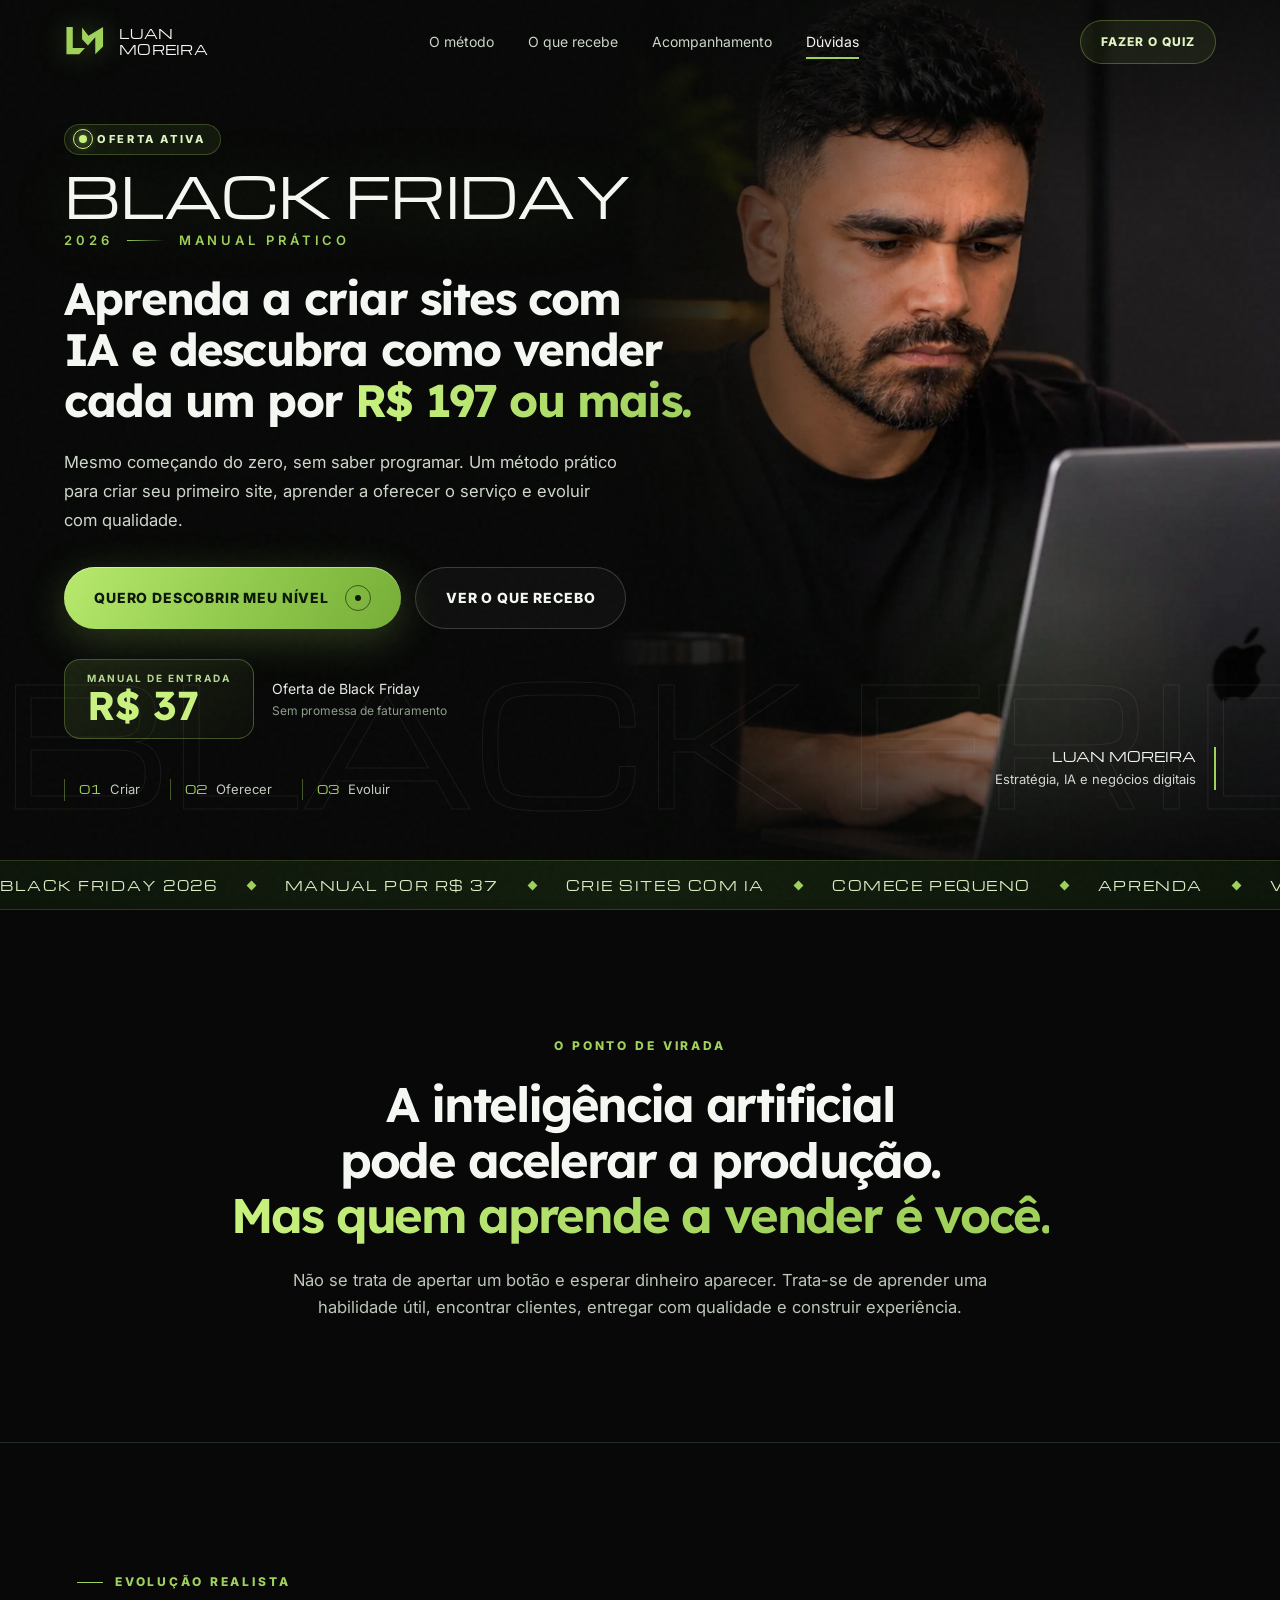
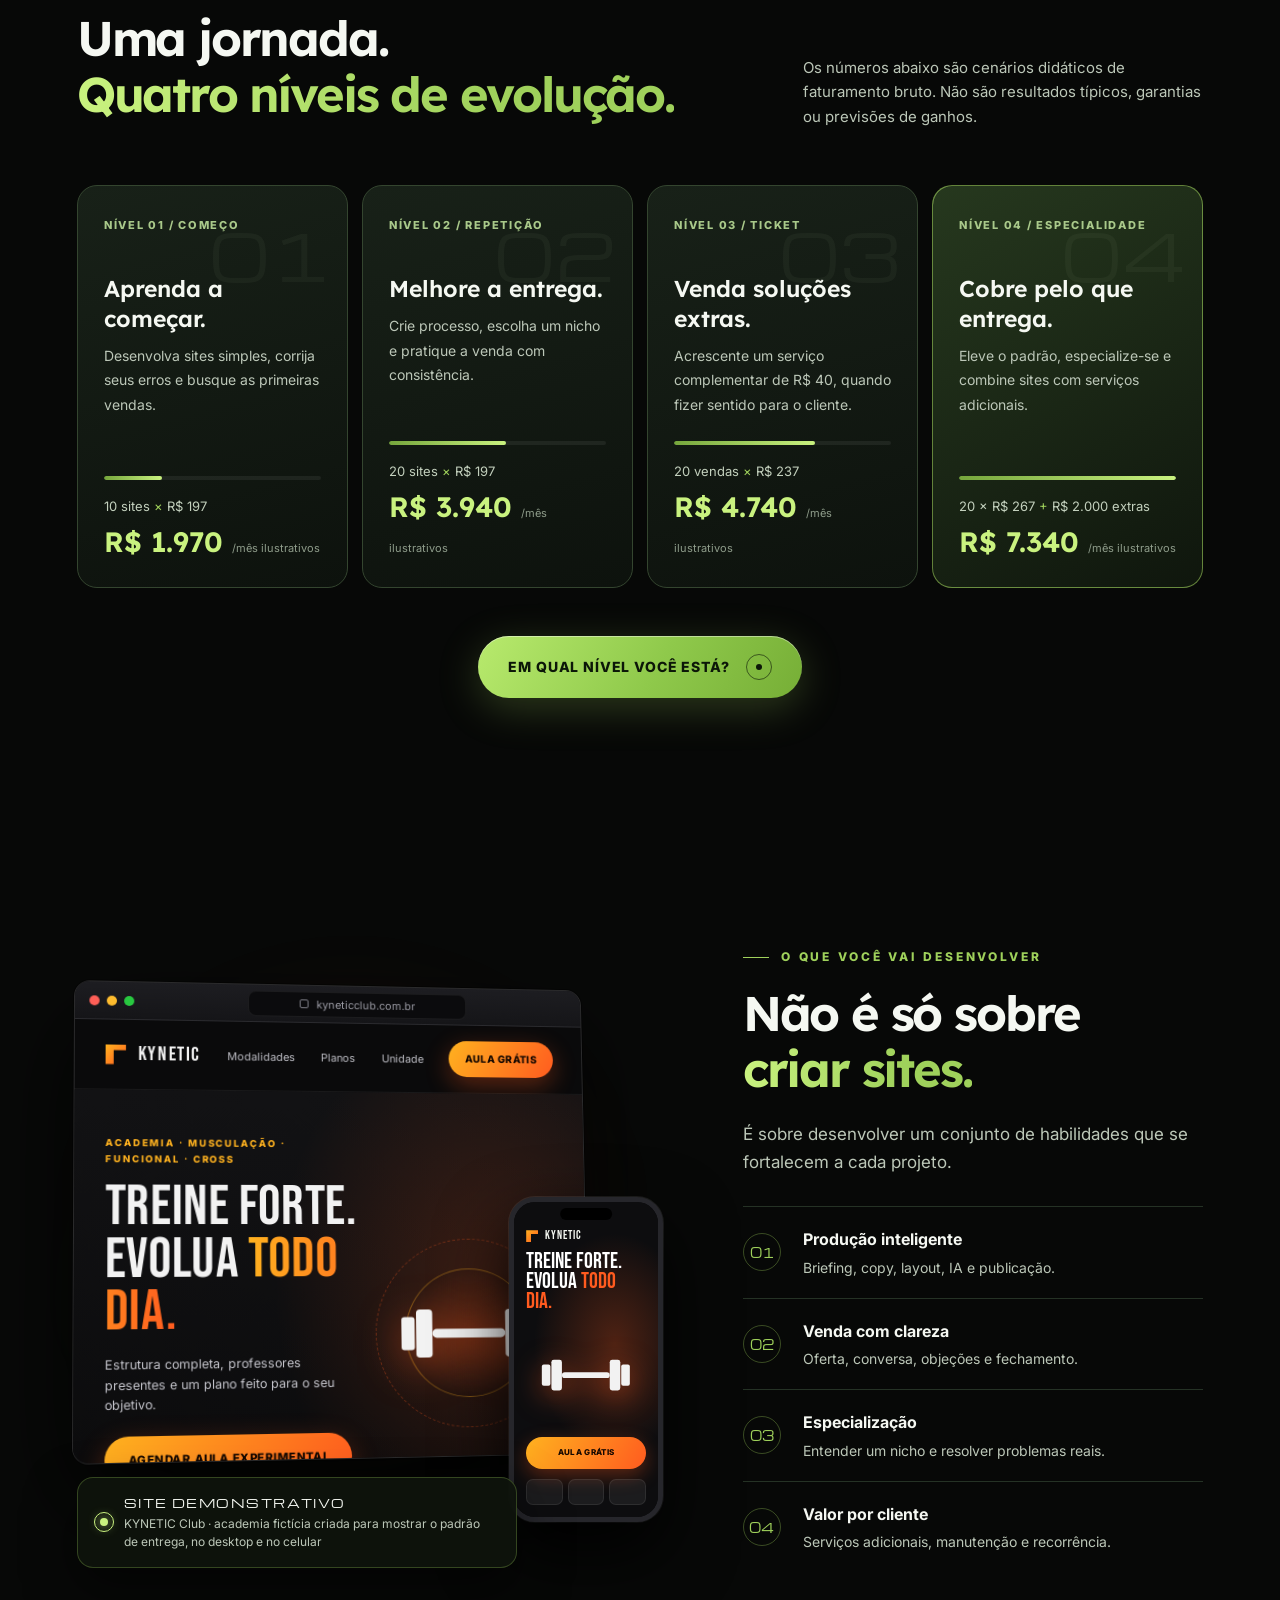
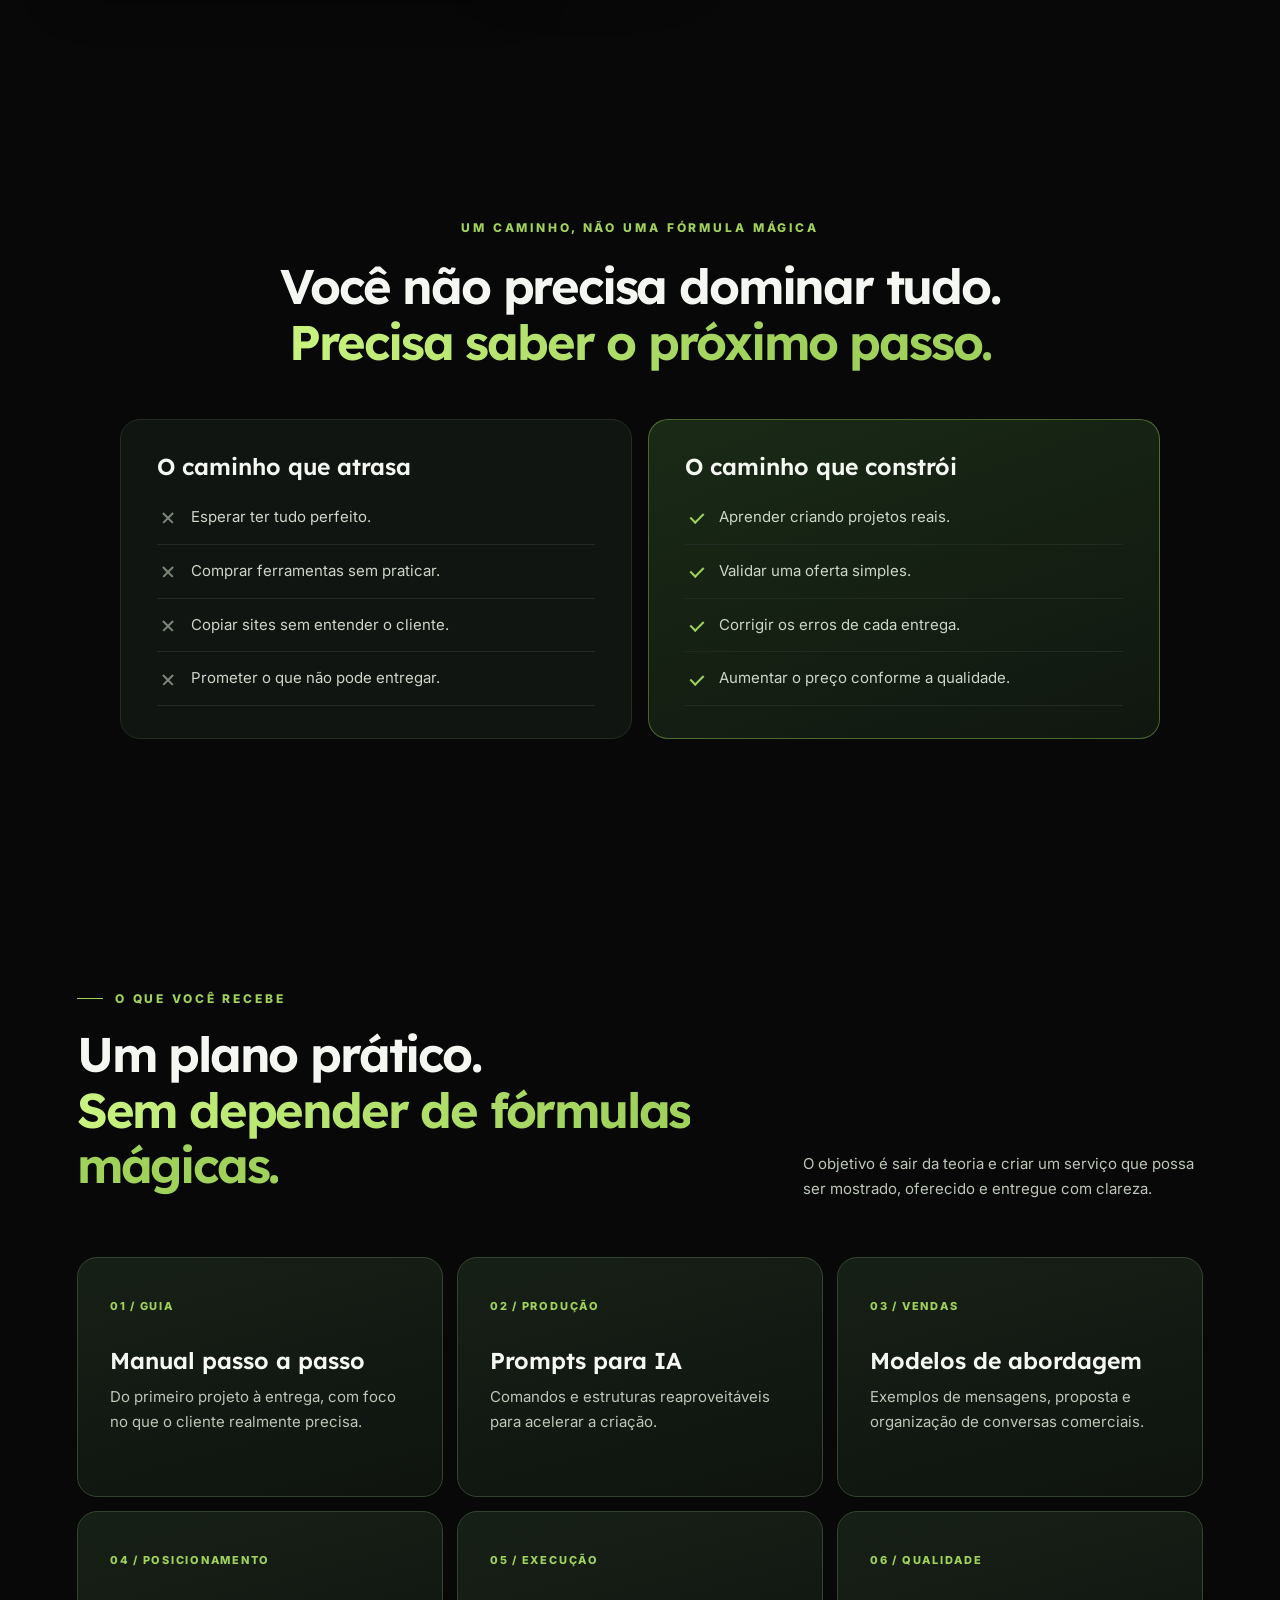
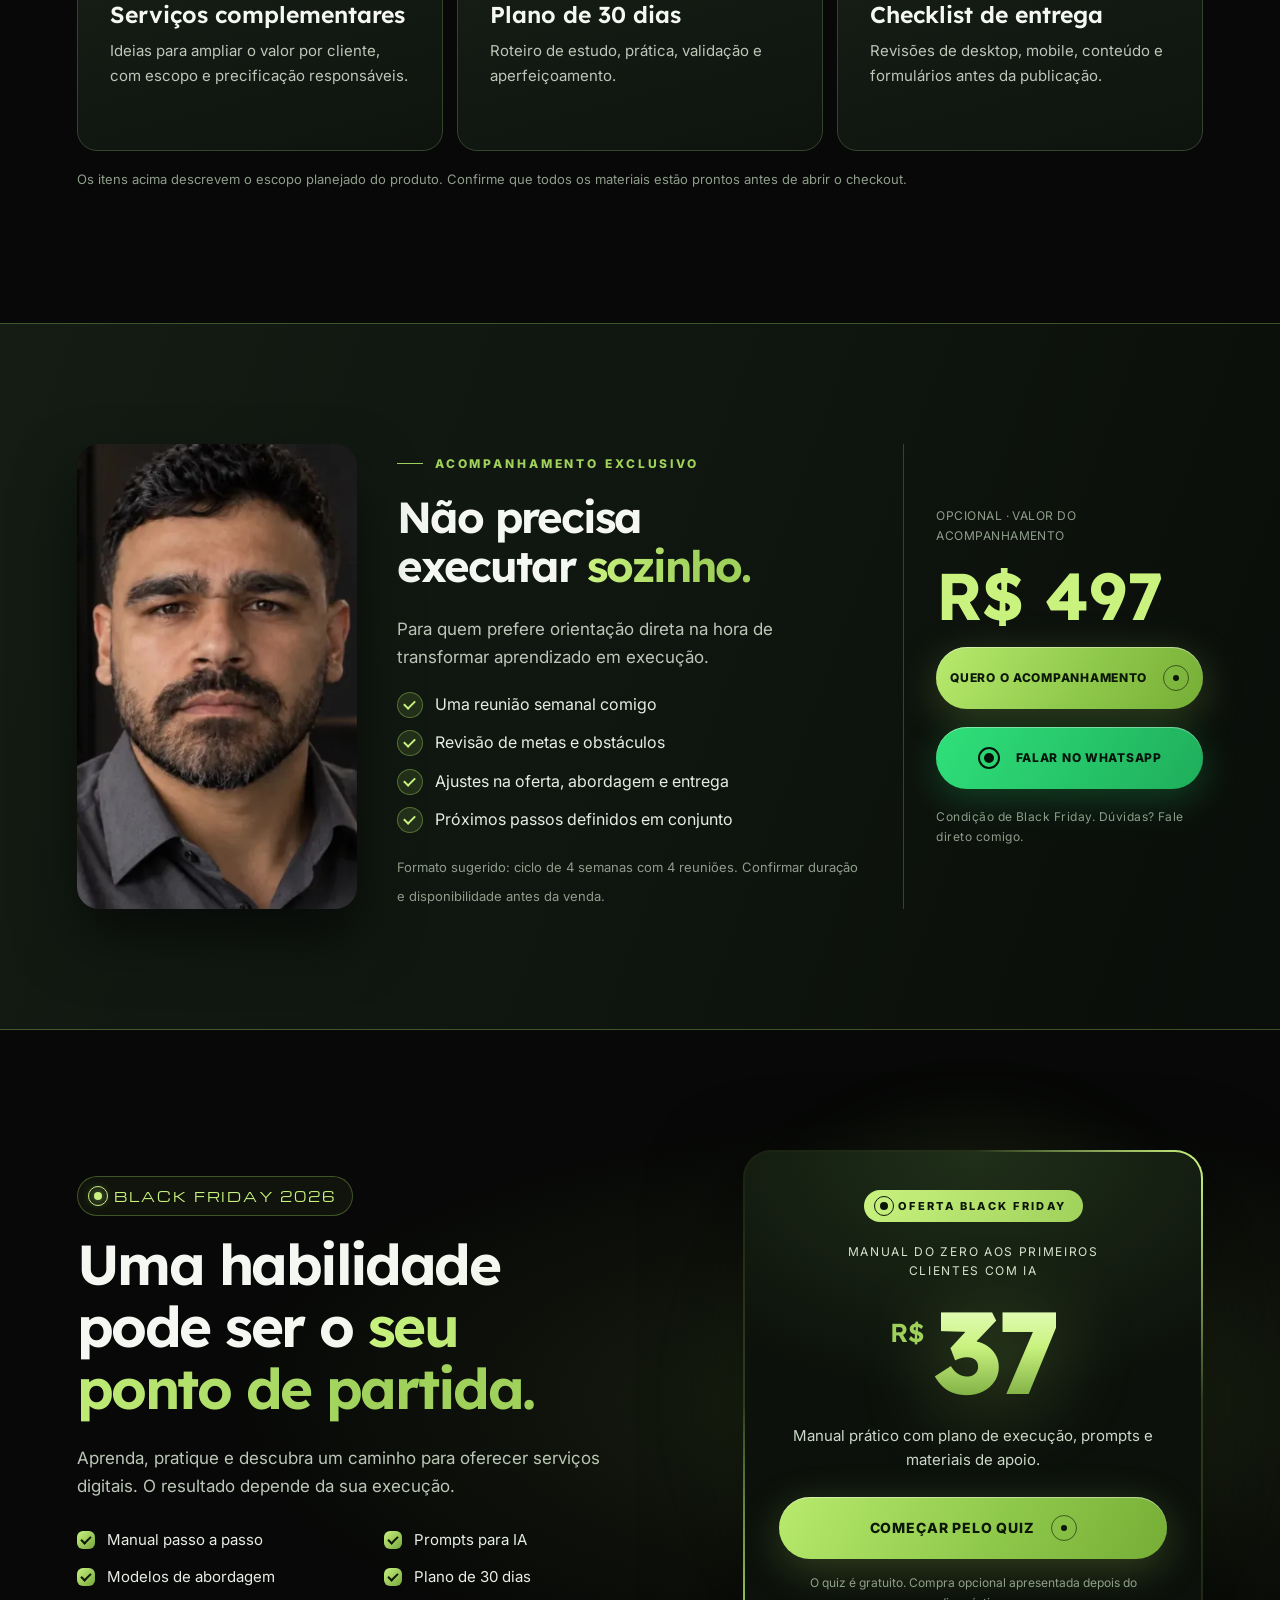
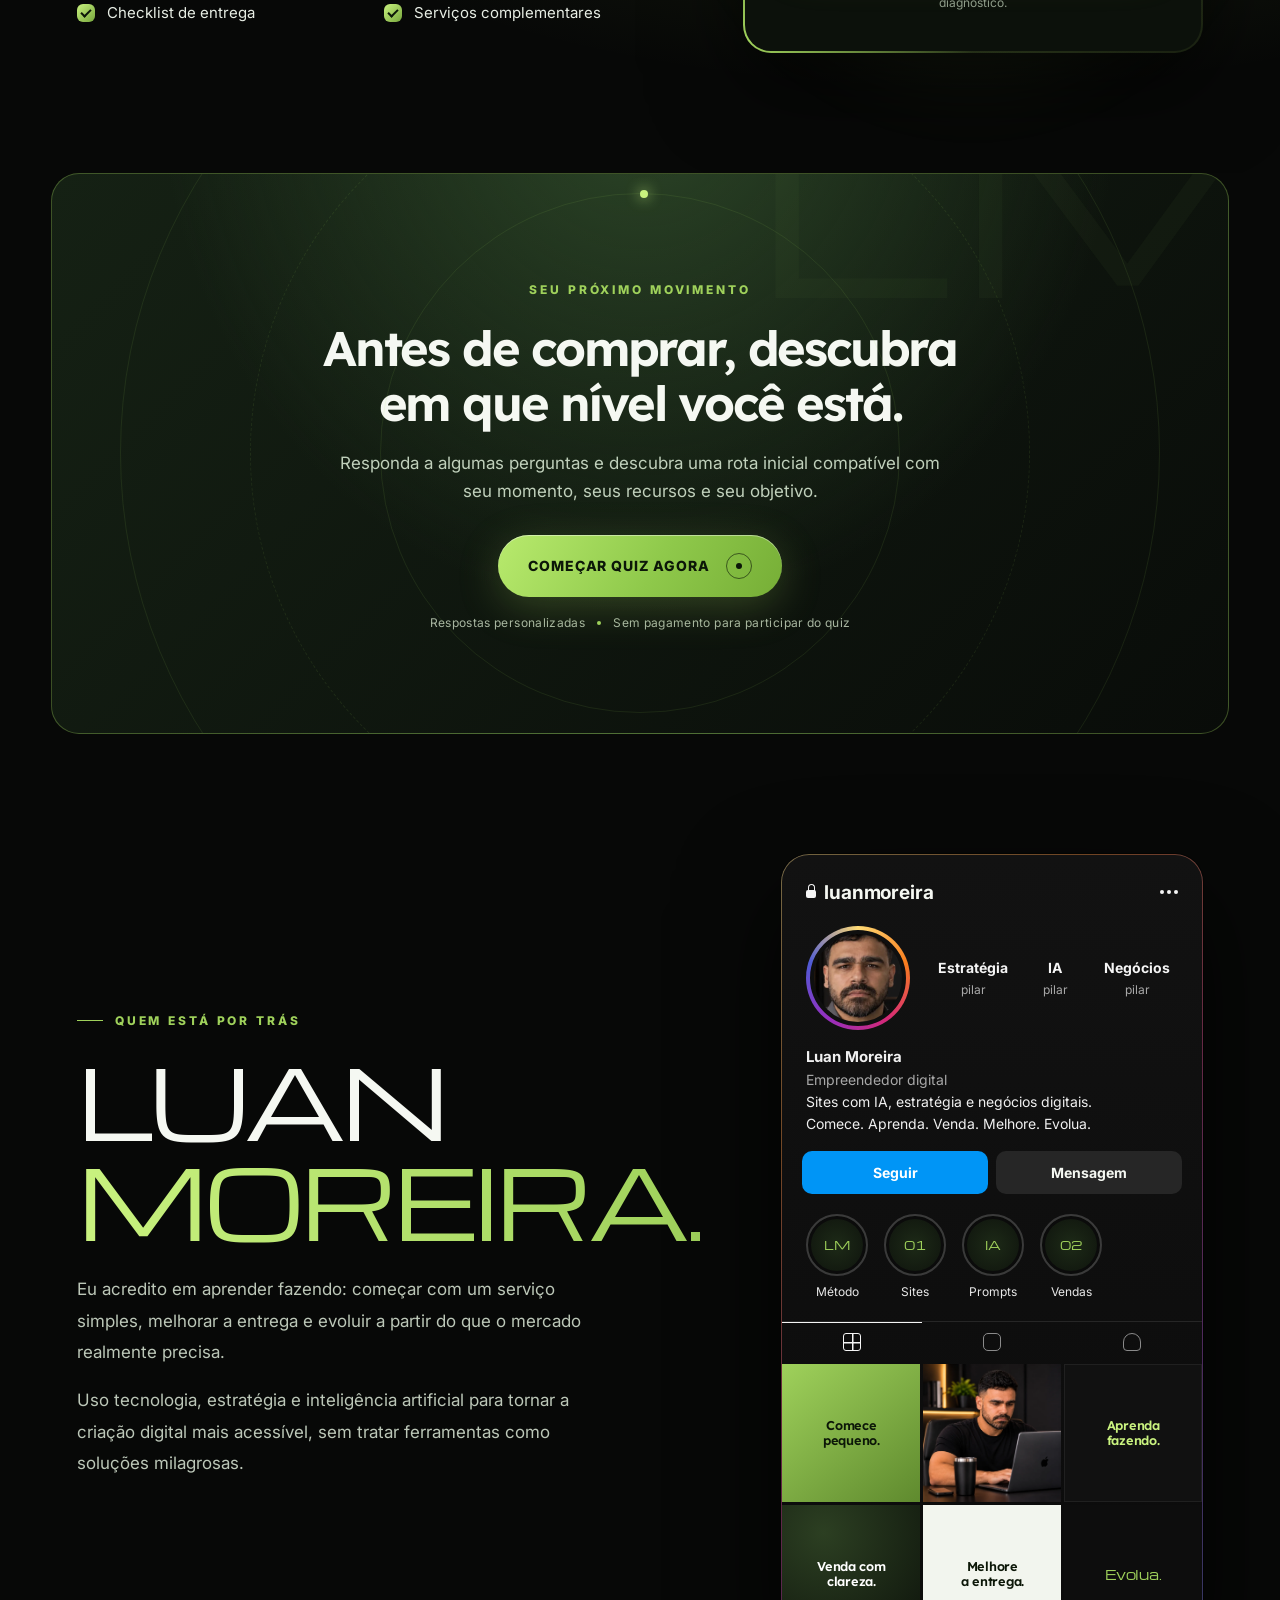
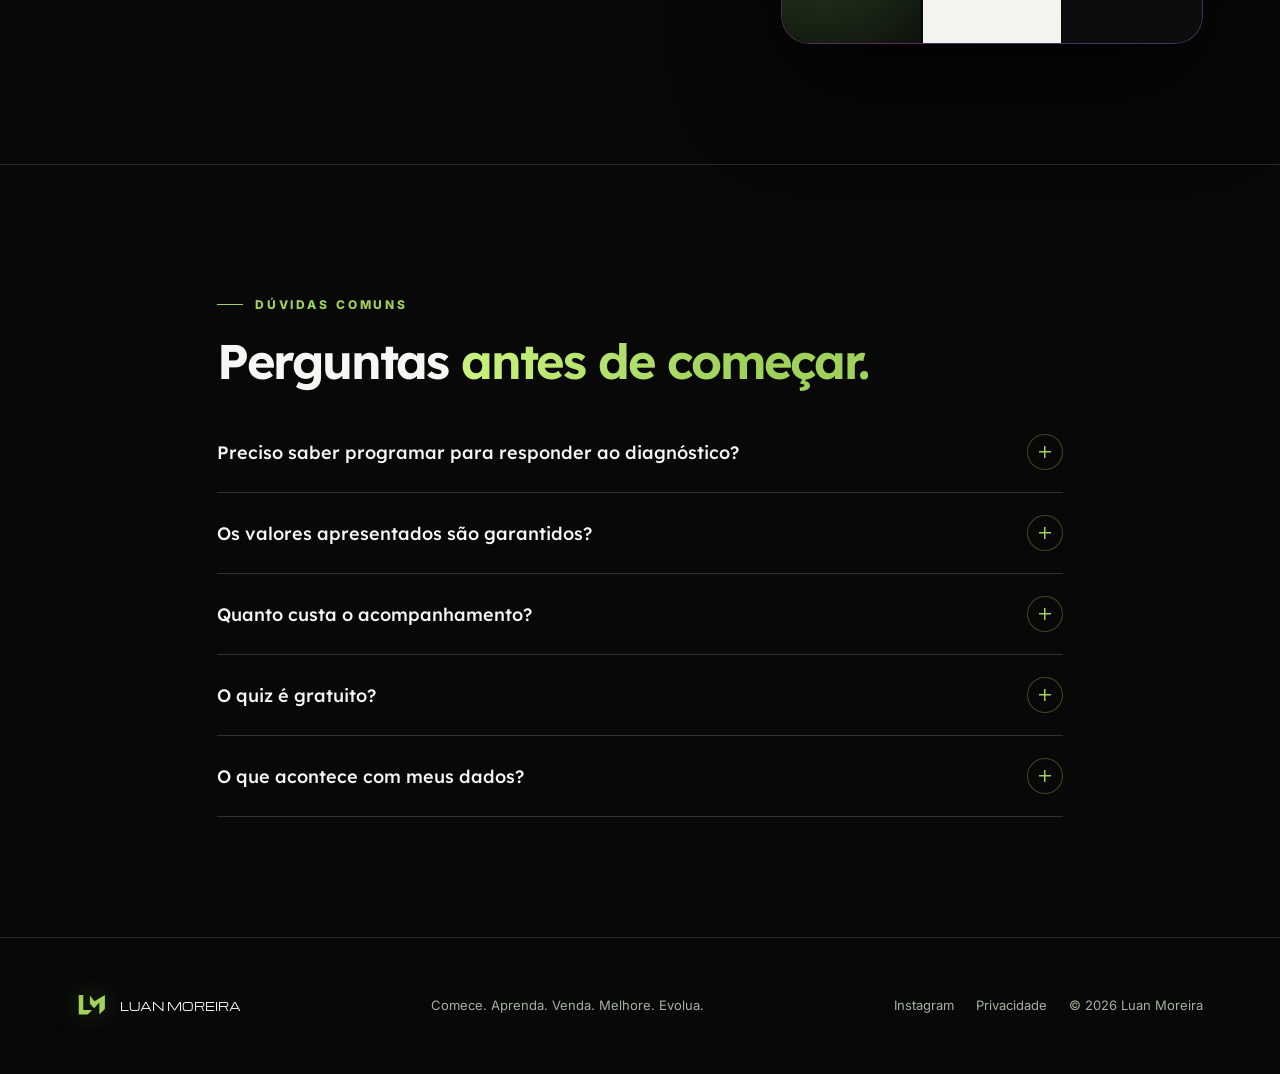
==== commit 5cd9ca03: "Pixel Meta e checkouts Kiwify (manual e mentoria) Co-Authored-By: Claude Opus 5.5 <noreply@anthropic" ====
--- a/index.html
+++ b/index.html
@@ -7,6 +7,23 @@
 <meta name="description" content="Aprenda a criar sites com IA e a oferecer seus serviços. Manual prático Black Friday R$ 37 e acompanhamento opcional com Luan Moreira por R$ 497.">
 <title>Black Friday | Manual do Zero aos Primeiros Clientes com IA — Luan Moreira</title>
 <script>document.documentElement.classList.add('js')</script>
+<!-- Meta Pixel Code -->
+<script>
+!function(f,b,e,v,n,t,s)
+{if(f.fbq)return;n=f.fbq=function(){n.callMethod?
+n.callMethod.apply(n,arguments):n.queue.push(arguments)};
+if(!f._fbq)f._fbq=n;n.push=n;n.loaded=!0;n.version='2.0';
+n.queue=[];t=b.createElement(e);t.async=!0;
+t.src=v;s=b.getElementsByTagName(e)[0];
+s.parentNode.insertBefore(t,s)}(window, document,'script',
+'https://connect.facebook.net/en_US/fbevents.js');
+fbq('init', '1098029316394490');
+fbq('track', 'PageView');
+</script>
+<noscript><img height="1" width="1" style="display:none"
+src="https://www.facebook.com/tr?id=1098029316394490&ev=PageView&noscript=1"
+/></noscript>
+<!-- End Meta Pixel Code -->
 <link rel="preconnect" href="https://fonts.googleapis.com">
 <link rel="preconnect" href="https://fonts.gstatic.com" crossorigin>
 <link href="https://fonts.googleapis.com/css2?family=Inter:wght@400;500;600;700;800&family=Lexend:wght@300;400;500;600;700;800&family=Michroma&family=Bebas+Neue&display=swap" rel="stylesheet">
@@ -205,8 +222,9 @@
   <div class="mentor-price reveal" style="--d:.2s">
     <small>OPCIONAL · VALOR DO ACOMPANHAMENTO</small>
     <strong>R$ 497</strong>
-    <button class="btn btn-wa" id="mentor-cta"><i class="wa-dot"></i><span>Falar com o Luan no WhatsApp</span></button>
-    <small>Fale direto comigo e mantenha a condição da Black Friday.</small>
+    <button class="btn btn-primary" id="mentor-cta"><span>Quero o acompanhamento</span><i class="btn-orb"></i></button>
+    <a class="btn btn-wa" id="mentor-wa" href="https://wa.me/5522998250466?text=Ol%C3%A1%2C%20Luan!%20Quero%20falar%20sobre%20o%20acompanhamento%20individual%20e%20manter%20a%20condi%C3%A7%C3%A3o%20da%20Black%20Friday." target="_blank" rel="noopener"><i class="wa-dot"></i><span>Falar no WhatsApp</span></a>
+    <small>Condição de Black Friday. Dúvidas? Fale direto comigo.</small>
   </div>
 </section>
 
